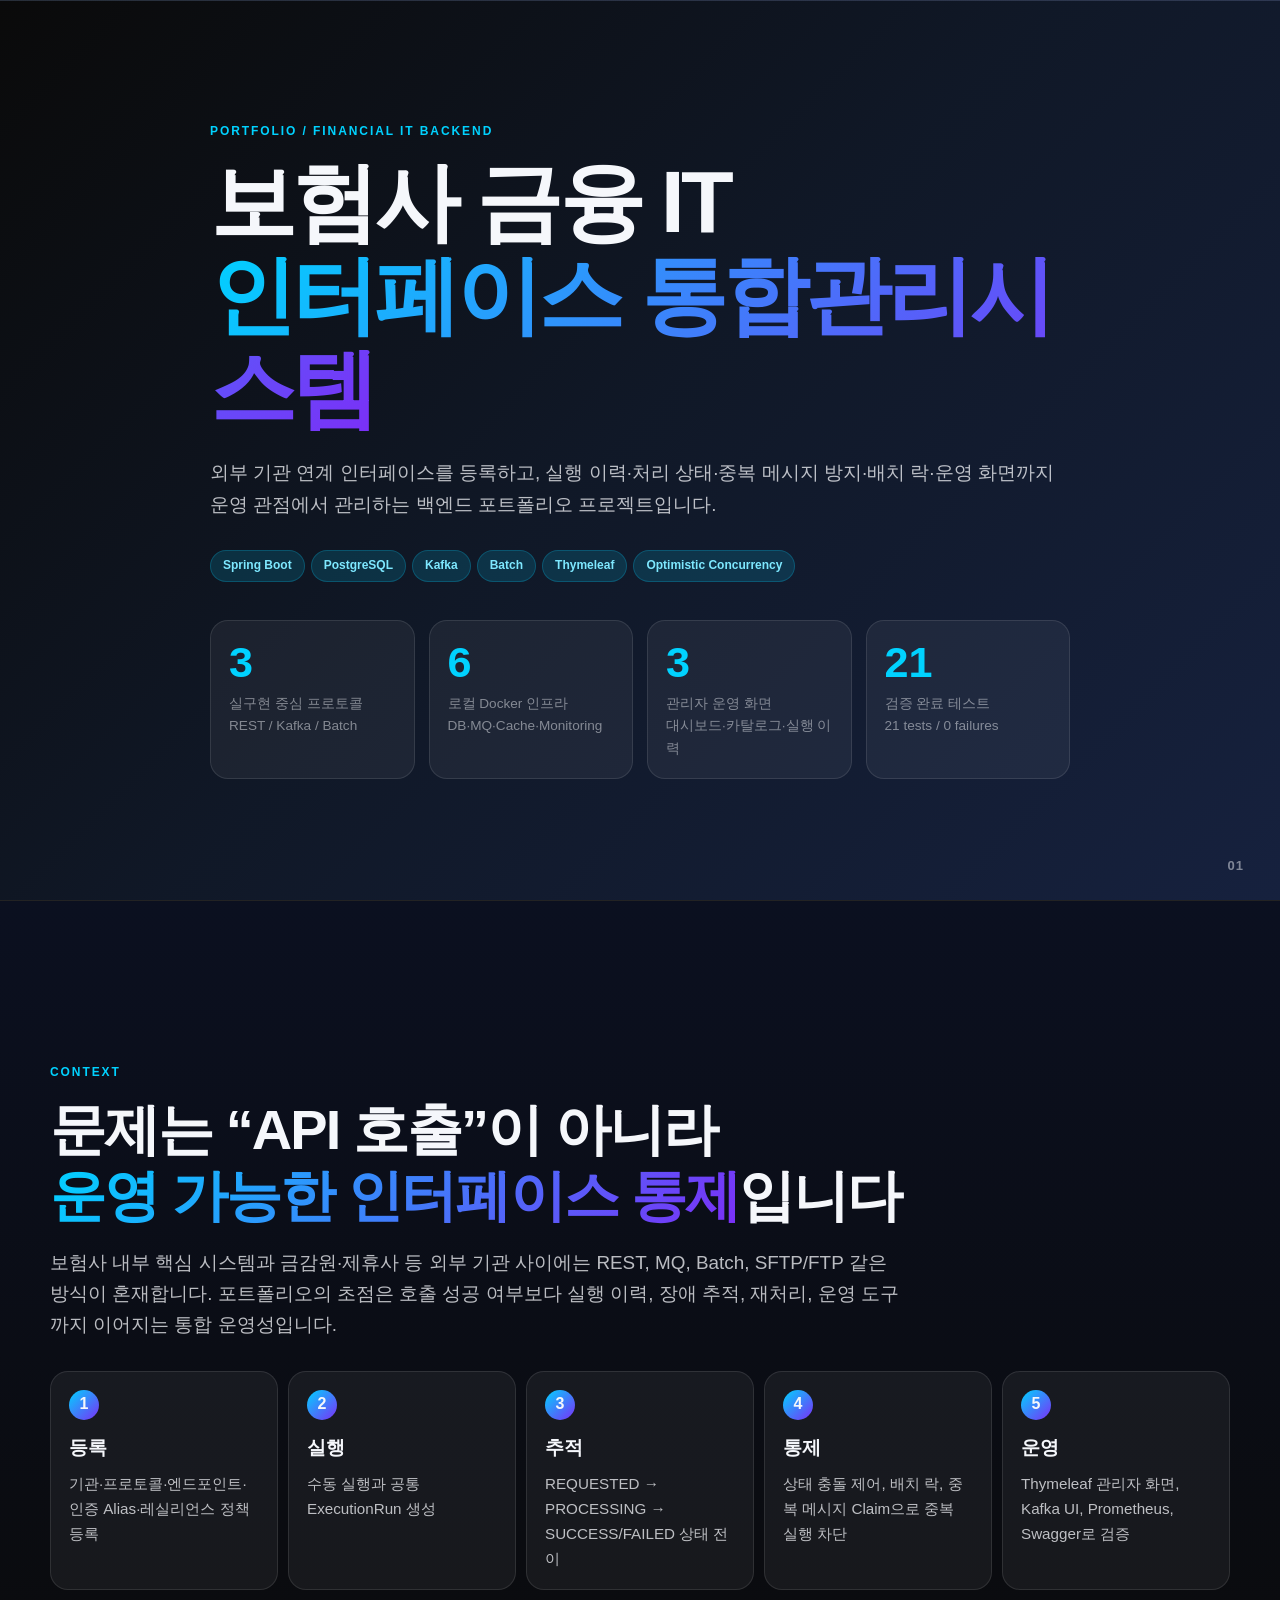
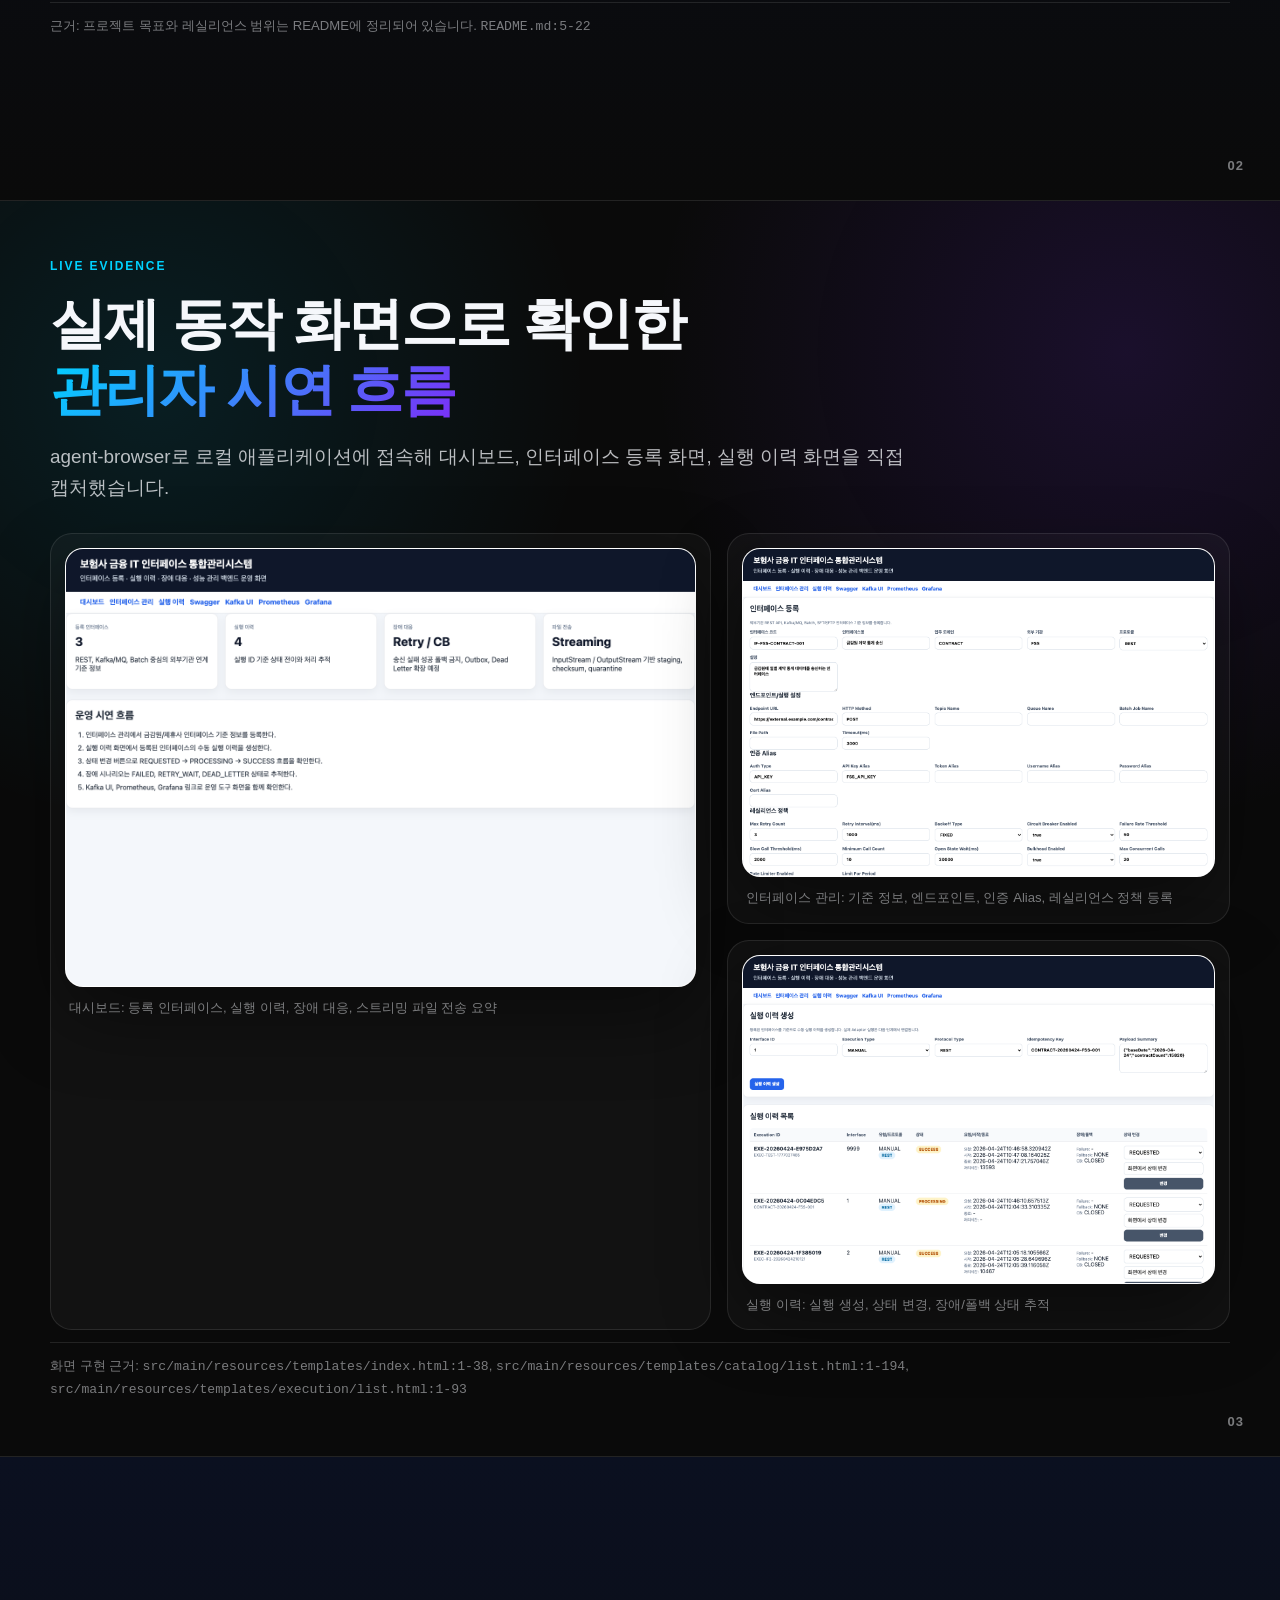
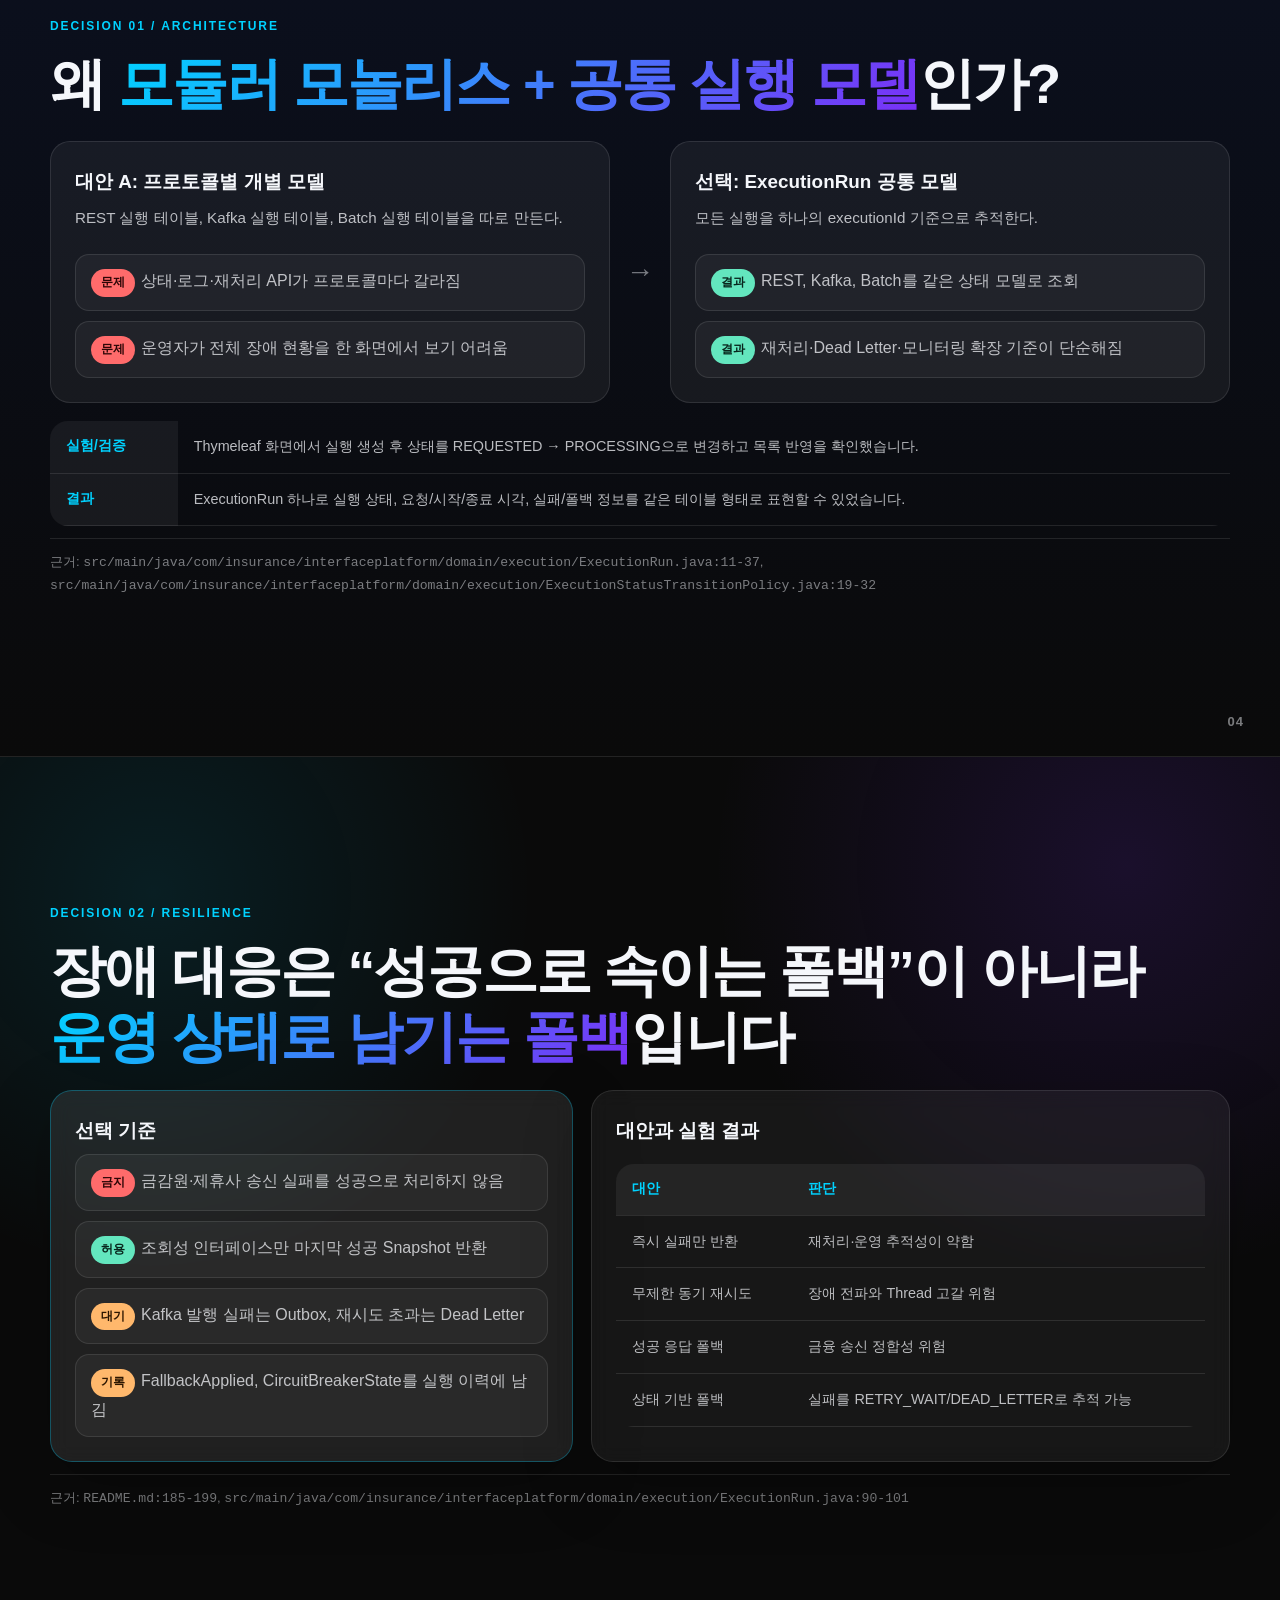
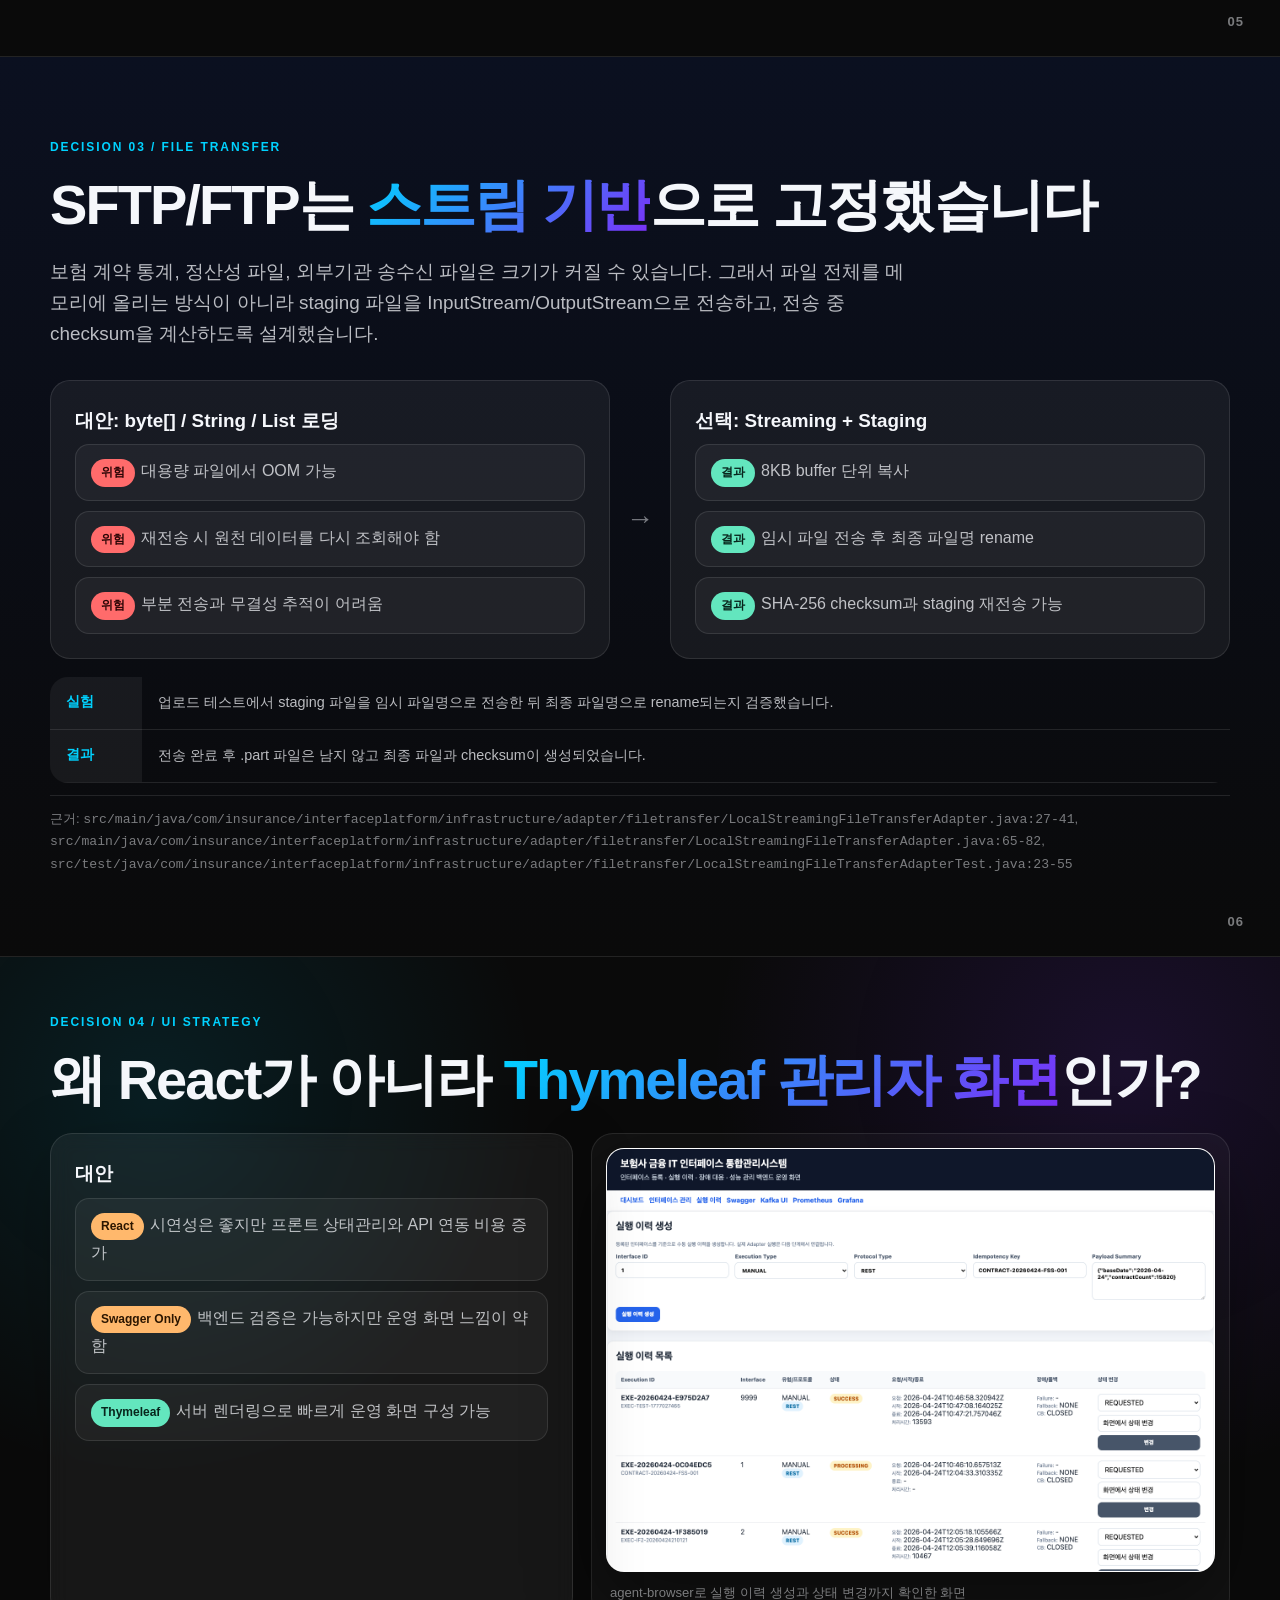
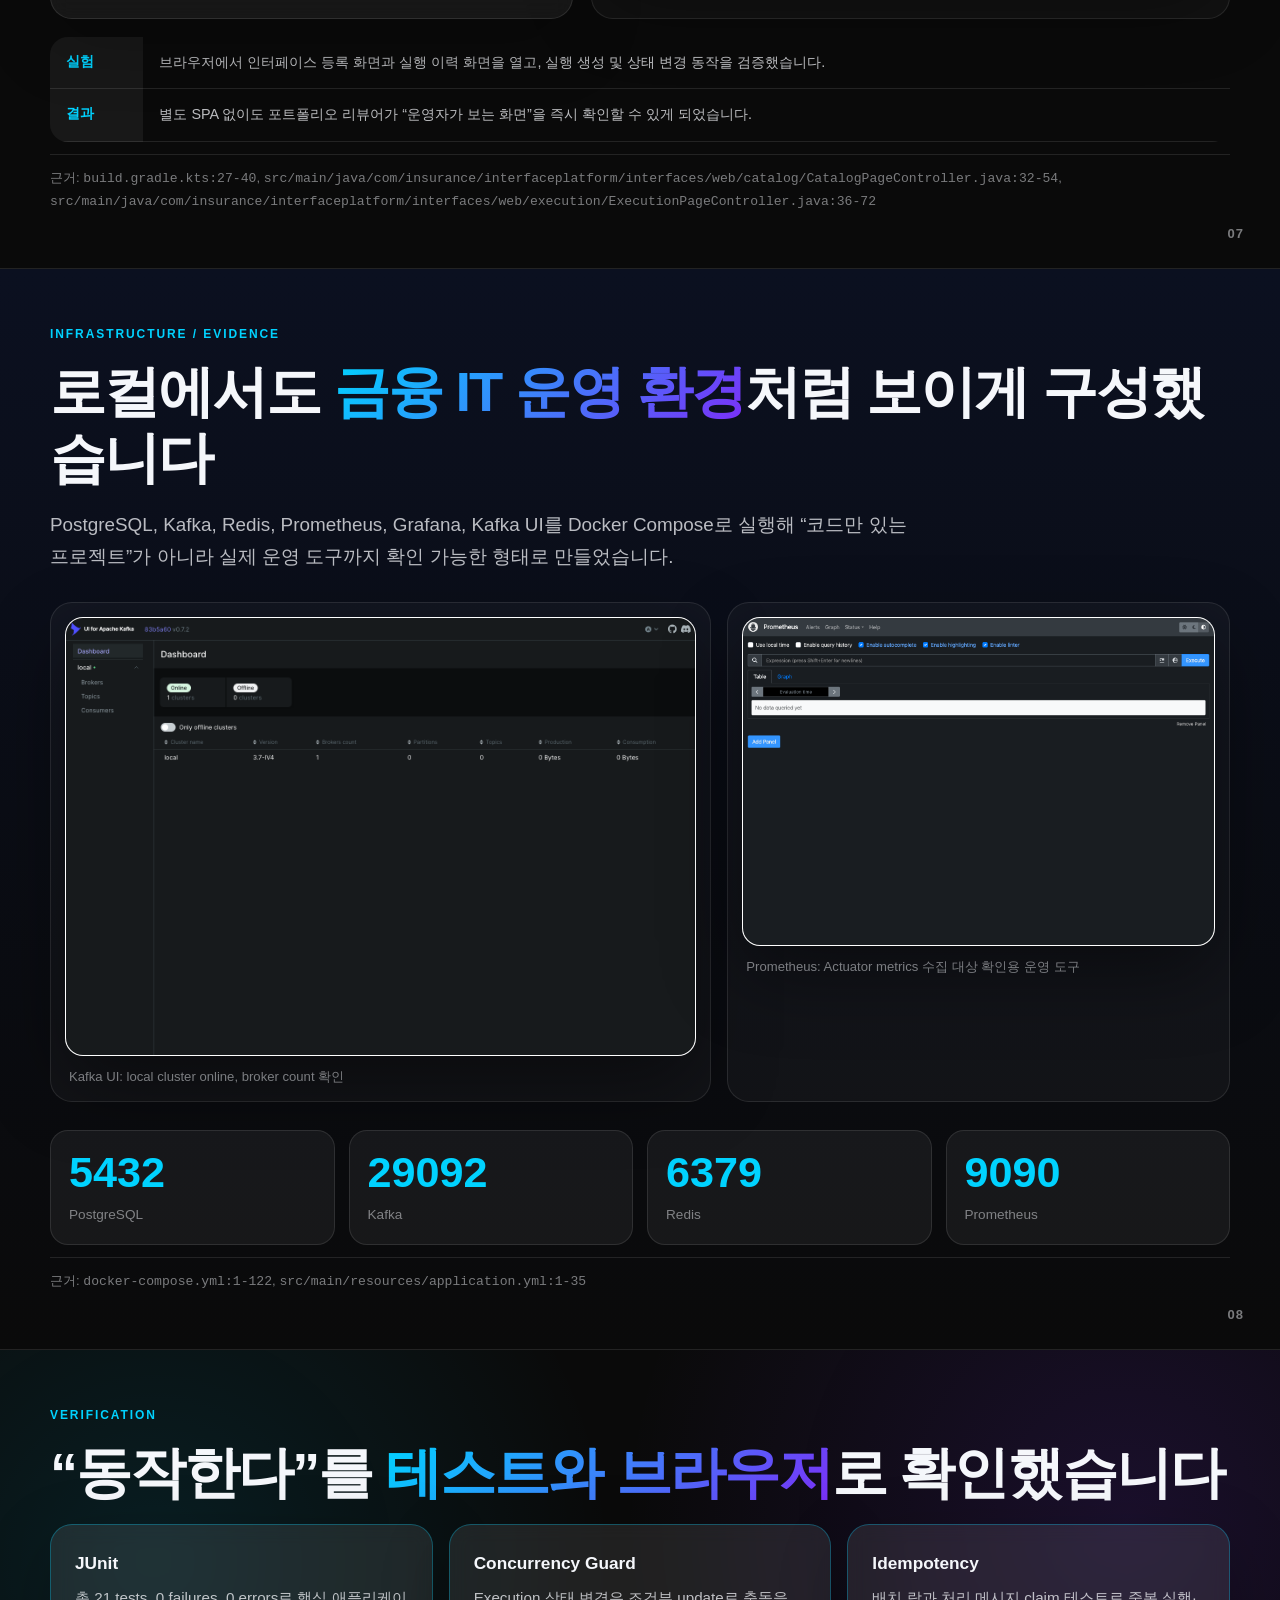
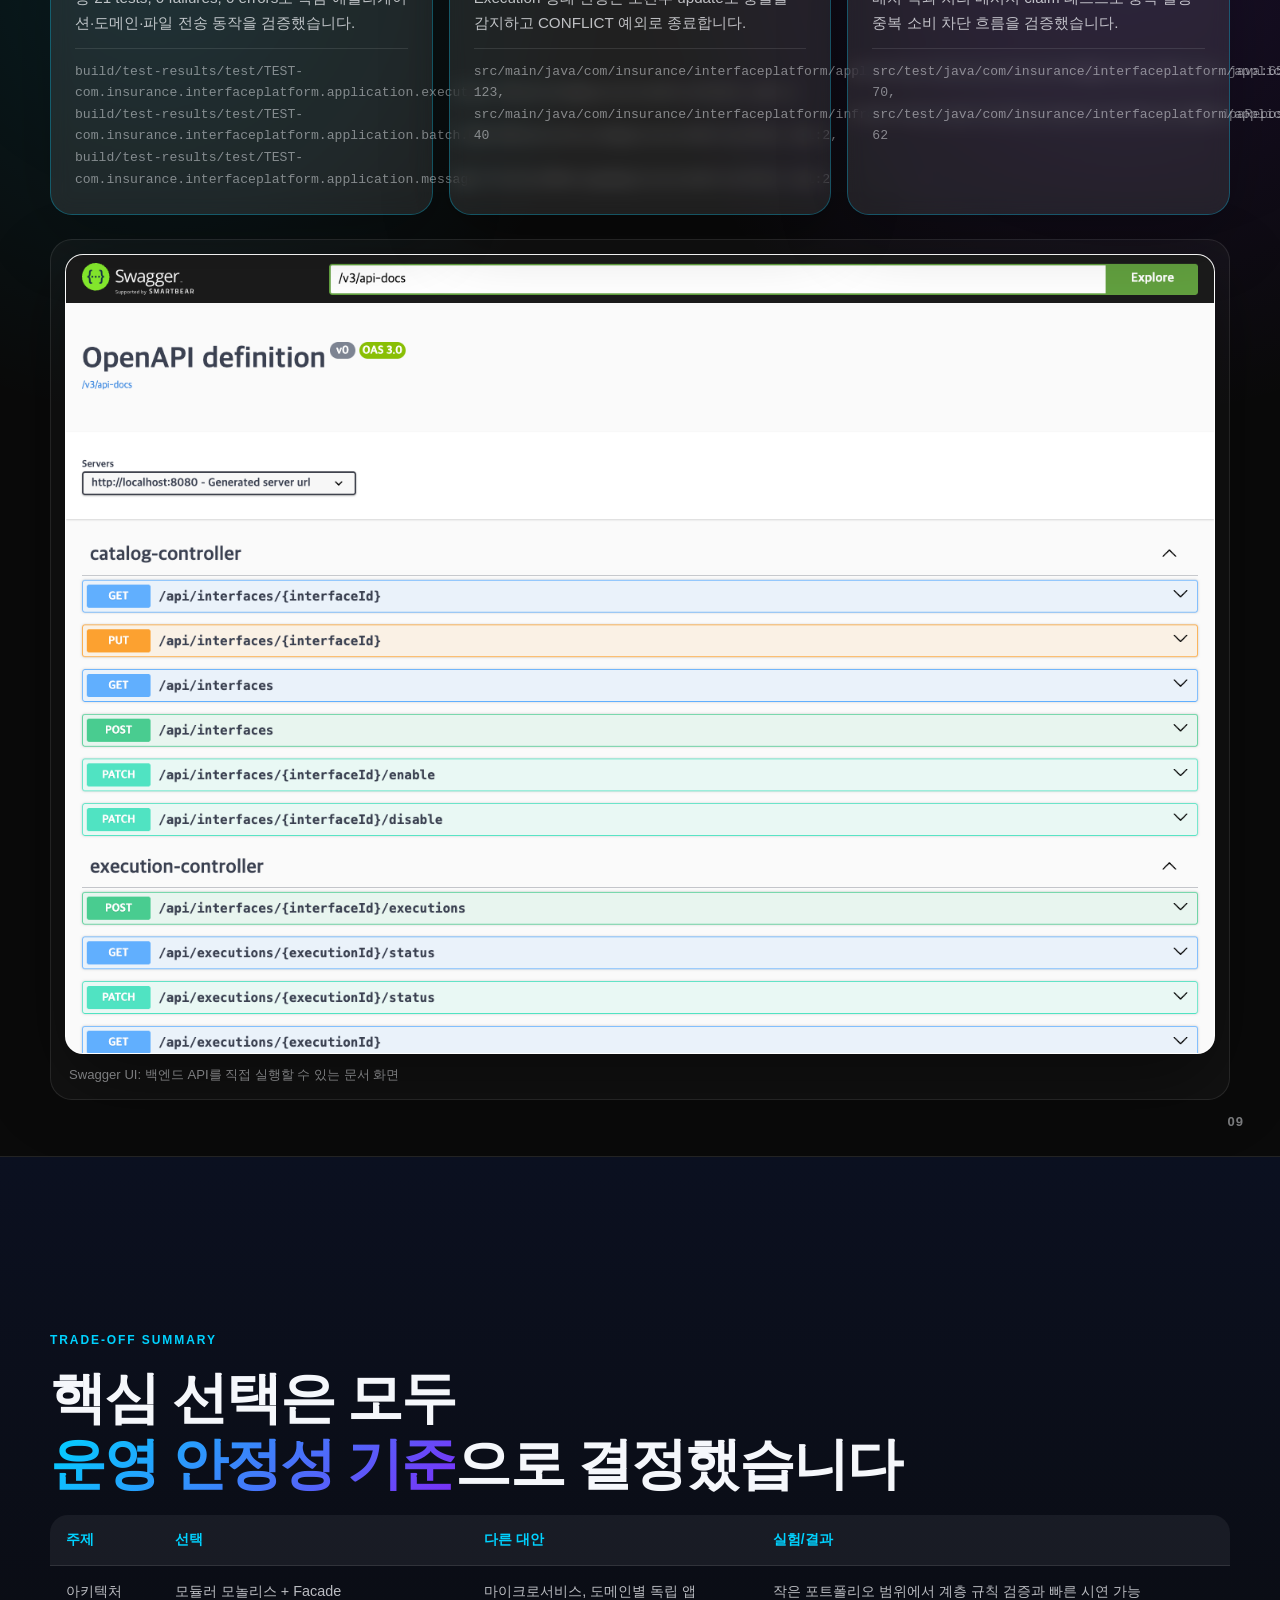
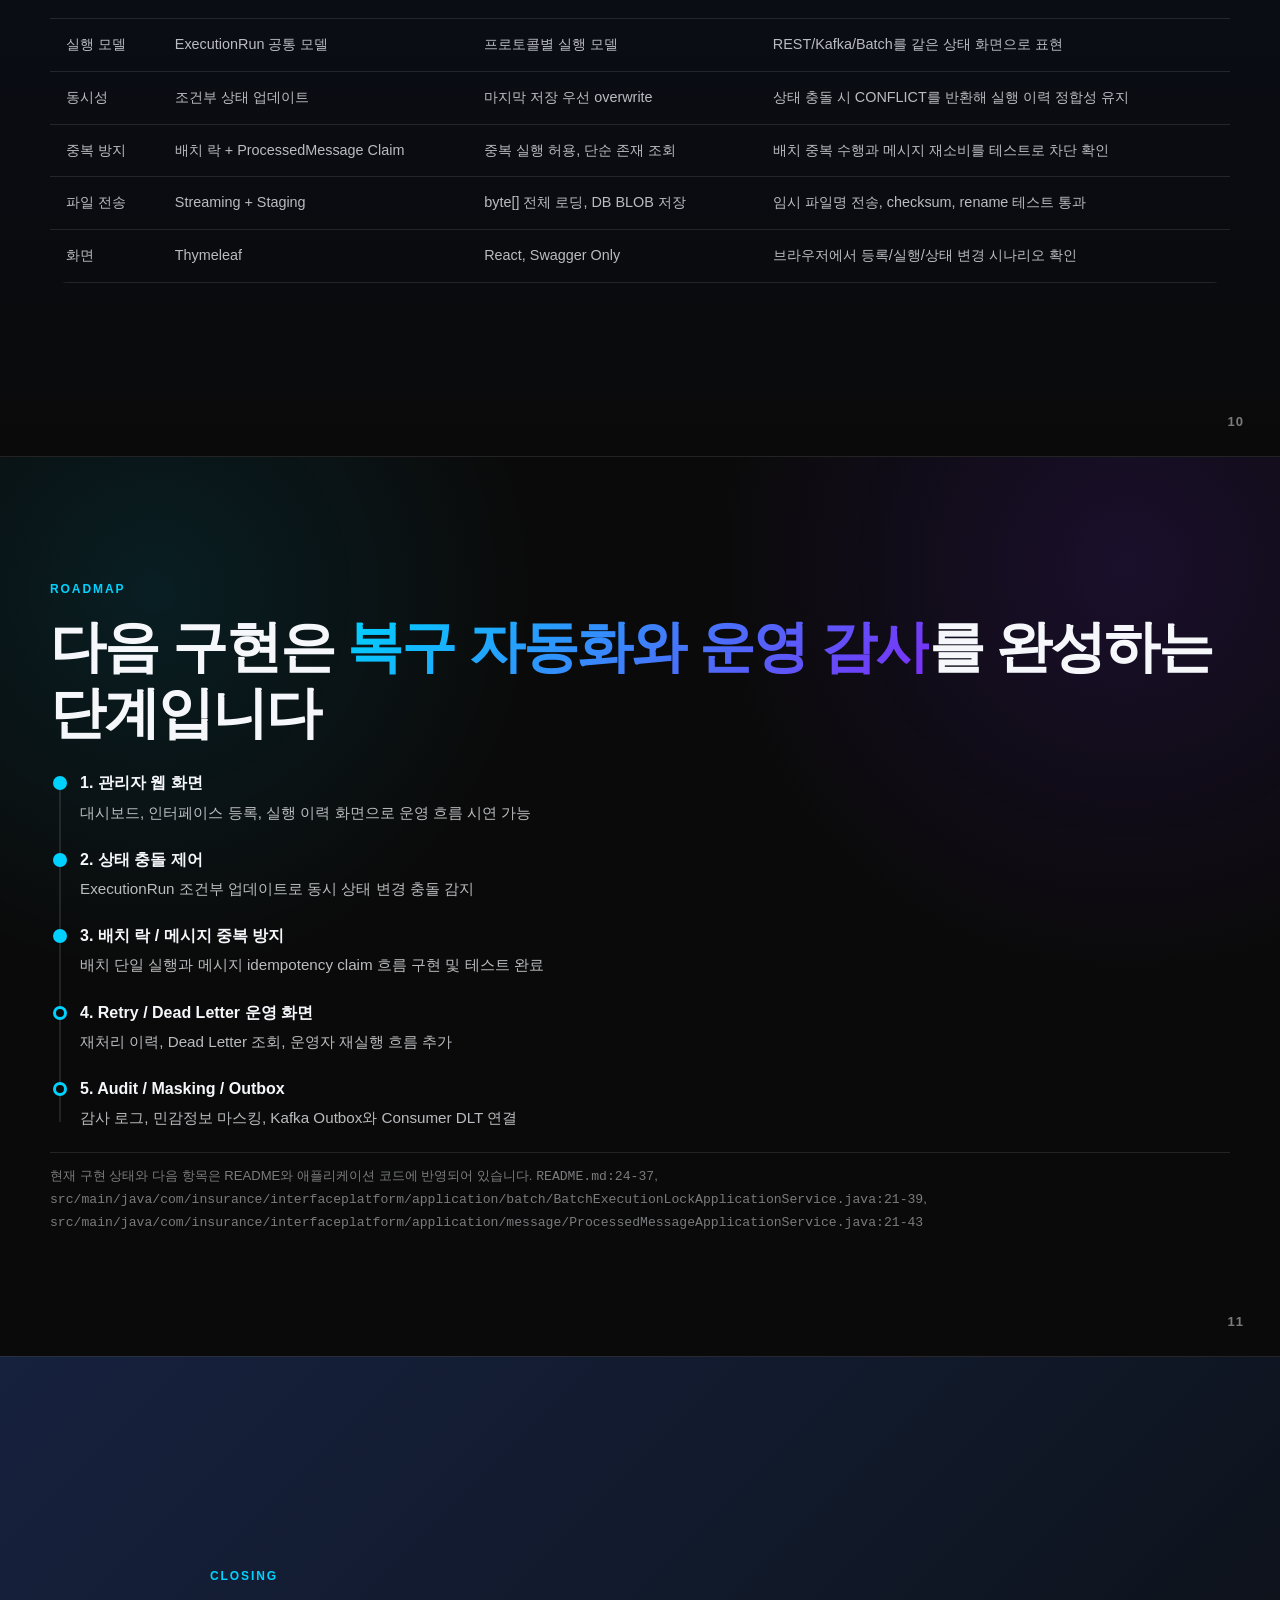
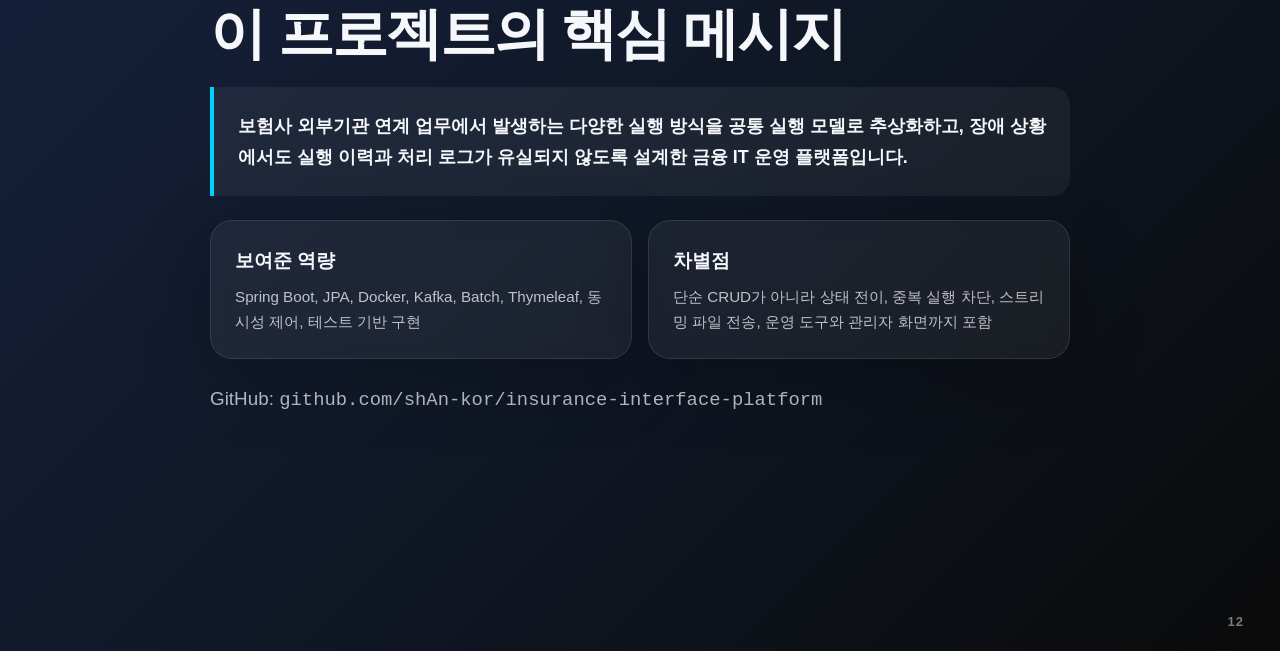
==== insurance-interface-platform-portfolio.html @ 9c6512d8 "docs: refresh portfolio highlights" ====
<!doctype html>
<html lang="ko">
<head>
  <meta charset="utf-8">
  <meta name="viewport" content="width=device-width, initial-scale=1">
  <title>보험사 금융 IT 인터페이스 통합관리시스템 포트폴리오</title>
  <style>
    @font-face {
      font-family: 'NanumSquareNeo';
      src: url(https://hangeul.pstatic.net/hangeul_static/webfont/NanumSquareNeo/NanumSquareNeoTTF-bRg.woff2);
      font-weight: 400;
      font-display: swap;
    }
    @font-face {
      font-family: 'NanumSquareNeo';
      src: url(https://hangeul.pstatic.net/hangeul_static/webfont/NanumSquareNeo/NanumSquareNeoTTF-cBd.woff2);
      font-weight: 700;
      font-display: swap;
    }
    @font-face {
      font-family: 'NanumSquareNeo';
      src: url(https://hangeul.pstatic.net/hangeul_static/webfont/NanumSquareNeo/NanumSquareNeoTTF-eHv.woff2);
      font-weight: 900;
      font-display: swap;
    }

    :root {
      --bg: #0a0a0a;
      --bg-gradient: linear-gradient(135deg, #0a0a0a 0%, #101827 48%, #16213e 100%);
      --surface: rgba(255, 255, 255, 0.055);
      --surface-strong: rgba(255, 255, 255, 0.09);
      --border: rgba(255, 255, 255, 0.10);
      --border-accent: rgba(0, 210, 255, 0.30);
      --text-primary: #f5f7fb;
      --text-secondary: rgba(245, 247, 251, 0.75);
      --text-muted: rgba(245, 247, 251, 0.48);
      --accent-1: #00d2ff;
      --accent-2: #7b2ff7;
      --accent-3: #ffb86c;
      --danger: #ff6b6b;
      --success: #63e6be;
      --accent-gradient: linear-gradient(135deg, var(--accent-1), var(--accent-2));
      --tag-bg: rgba(0, 210, 255, 0.15);
      --tag-color: #7ee8ff;
      --font-family: 'NanumSquareNeo', -apple-system, BlinkMacSystemFont, 'Segoe UI', sans-serif;
    }

    * { margin: 0; padding: 0; box-sizing: border-box; }
    html { scroll-snap-type: y mandatory; scroll-behavior: smooth; }
    body {
      font-family: var(--font-family);
      background: var(--bg);
      color: var(--text-primary);
      line-height: 1.65;
      overflow-x: hidden;
      counter-reset: slide;
    }
    .slide {
      min-height: 100vh;
      display: flex;
      flex-direction: column;
      justify-content: center;
      padding: 56px 28px;
      position: relative;
      scroll-snap-align: start;
      border-top: 1px solid var(--border);
      background: radial-gradient(circle at 12% 15%, rgba(0,210,255,.10), transparent 28%), radial-gradient(circle at 88% 12%, rgba(123,47,247,.14), transparent 30%), #0a0a0a;
    }
    .slide--title { background: var(--bg-gradient); }
    .slide--light { background: linear-gradient(180deg, #0b1020 0%, #0a0a0a 100%); }
    .slide--closing { background: linear-gradient(135deg, #16213e, #101827, #0a0a0a); }
    .slide::after {
      counter-increment: slide;
      content: counter(slide, decimal-leading-zero);
      position: absolute;
      bottom: 24px;
      right: 36px;
      font-size: 13px;
      color: var(--text-muted);
      font-weight: 700;
      letter-spacing: .08em;
    }
    .slide__inner { max-width: 1180px; margin: 0 auto; width: 100%; }
    .narrow { max-width: 860px; }
    .label {
      font-size: 12px;
      text-transform: uppercase;
      letter-spacing: .16em;
      color: var(--accent-1);
      font-weight: 800;
      margin-bottom: 14px;
    }
    h1 { font-size: clamp(2.5rem, 7vw, 5.4rem); font-weight: 900; line-height: 1.08; letter-spacing: -0.045em; margin-bottom: 22px; }
    h2 { font-size: clamp(2rem, 5vw, 3.5rem); font-weight: 900; line-height: 1.18; letter-spacing: -0.035em; margin-bottom: 18px; }
    h3 { font-size: 1.18rem; font-weight: 800; margin-bottom: 8px; }
    .desc { color: var(--text-secondary); font-size: clamp(1rem, 1.8vw, 1.18rem); max-width: 860px; margin-bottom: 30px; }
    .gradient-text { background: var(--accent-gradient); -webkit-background-clip: text; -webkit-text-fill-color: transparent; background-clip: text; }
    .tag {
      display: inline-flex;
      align-items: center;
      gap: 6px;
      background: var(--tag-bg);
      color: var(--tag-color);
      border: 1px solid rgba(0, 210, 255, .22);
      padding: 5px 12px;
      border-radius: 999px;
      font-size: 12px;
      font-weight: 800;
      margin: 0 6px 10px 0;
    }
    .card-grid { display: grid; grid-template-columns: repeat(2, minmax(0, 1fr)); gap: 16px; }
    .card-grid.three { grid-template-columns: repeat(3, minmax(0, 1fr)); }
    .card {
      background: var(--surface);
      border: 1px solid var(--border);
      border-radius: 22px;
      padding: 24px;
      backdrop-filter: blur(10px);
      box-shadow: 0 22px 70px rgba(0, 0, 0, .22);
    }
    .card.strong { background: var(--surface-strong); border-color: var(--border-accent); }
    .card-title { font-size: 1.08rem; font-weight: 900; margin-bottom: 8px; }
    .card-desc { color: var(--text-secondary); font-size: .95rem; }
    .muted { color: var(--text-muted); }
    .stat-row { display: grid; grid-template-columns: repeat(4, 1fr); gap: 14px; margin-top: 28px; }
    .stat-box { background: var(--surface); border: 1px solid var(--border); border-radius: 18px; padding: 18px; }
    .stat-num { display: block; color: var(--accent-1); font-size: clamp(1.6rem, 3.6vw, 2.7rem); font-weight: 900; line-height: 1.1; }
    .stat-label { color: var(--text-muted); font-size: .85rem; margin-top: 7px; }
    .comparison { display: grid; grid-template-columns: 1fr auto 1fr; align-items: stretch; gap: 16px; }
    .comparison-col { background: var(--surface); border: 1px solid var(--border); border-radius: 20px; padding: 24px; }
    .comparison-divider { align-self: center; font-size: 28px; color: var(--text-muted); font-weight: 900; }
    .flow-container { display: grid; grid-template-columns: repeat(5, 1fr); gap: 10px; margin-top: 24px; }
    .flow-step { background: var(--surface); border: 1px solid var(--border); border-radius: 18px; padding: 18px; min-height: 132px; }
    .flow-num {
      display: inline-flex; width: 30px; height: 30px; align-items: center; justify-content: center;
      border-radius: 50%; background: var(--accent-gradient); font-weight: 900; margin-bottom: 12px;
    }
    .timeline { position: relative; padding-left: 30px; margin-top: 24px; }
    .timeline::before { content: ''; position: absolute; left: 9px; top: 8px; bottom: 8px; width: 2px; background: var(--border); }
    .tl-item { position: relative; margin-bottom: 22px; }
    .tl-dot { position: absolute; left: -27px; top: 6px; width: 14px; height: 14px; border-radius: 50%; border: 3px solid var(--accent-1); background: var(--bg); }
    .tl-dot.active { background: var(--accent-1); }
    .tl-title { font-weight: 900; margin-bottom: 3px; }
    .tl-desc { color: var(--text-secondary); font-size: .95rem; }
    .screen-grid { display: grid; grid-template-columns: 1.25fr .95fr; gap: 16px; align-items: stretch; }
    .screen-stack { display: grid; gap: 16px; }
    .screenshot {
      width: 100%;
      display: block;
      border-radius: 18px;
      border: 1px solid rgba(255,255,255,.14);
      box-shadow: 0 26px 80px rgba(0,0,0,.45);
      background: #fff;
    }
    .shot-card { background: rgba(255,255,255,.035); border: 1px solid var(--border); border-radius: 22px; padding: 14px; }
    .shot-caption { color: var(--text-muted); font-size: .82rem; margin: 10px 4px 0; }
    .decision-grid { display: grid; grid-template-columns: .9fr 1.1fr; gap: 18px; margin-top: 20px; }
    .decision-list { list-style: none; display: grid; gap: 10px; }
    .decision-list li { background: rgba(255,255,255,.045); border: 1px solid var(--border); border-radius: 14px; padding: 13px 15px; color: var(--text-secondary); }
    .pill { display: inline-block; padding: 4px 10px; border-radius: 999px; font-size: 12px; font-weight: 900; margin-right: 6px; }
    .pill.good { color: #08251c; background: var(--success); }
    .pill.warn { color: #2c1600; background: var(--accent-3); }
    .pill.bad { color: #2b0505; background: var(--danger); }
    .evidence { font-size: .82rem; color: var(--text-muted); margin-top: 12px; border-top: 1px solid var(--border); padding-top: 12px; }
    .quote-box { border-left: 4px solid var(--accent-1); background: var(--surface); border-radius: 0 18px 18px 0; padding: 24px; margin-top: 20px; }
    .quote-text { font-size: 1.12rem; font-weight: 800; line-height: 1.7; }
    table { width: 100%; border-collapse: collapse; overflow: hidden; border-radius: 18px; margin-top: 18px; }
    th, td { text-align: left; padding: 14px 16px; border-bottom: 1px solid var(--border); vertical-align: top; }
    th { color: var(--accent-1); background: rgba(255,255,255,.06); font-size: .86rem; }
    td { color: var(--text-secondary); font-size: .9rem; }
    .mono { font-family: ui-monospace, SFMono-Regular, Menlo, Consolas, monospace; }
    .two-col { display: grid; grid-template-columns: 1fr 1fr; gap: 18px; }
    .small { font-size: .88rem; }
    .mt { margin-top: 24px; }

    @media (max-width: 900px) {
      .slide { padding: 42px 20px; }
      .card-grid, .card-grid.three, .screen-grid, .decision-grid, .two-col, .comparison { grid-template-columns: 1fr; }
      .comparison-divider { transform: rotate(90deg); text-align: center; }
      .flow-container { grid-template-columns: 1fr; }
      .stat-row { grid-template-columns: 1fr 1fr; }
    }
  </style>
</head>
<body>
  <section class="slide slide--title">
    <div class="slide__inner narrow">
      <div class="label">Portfolio / Financial IT Backend</div>
      <h1>보험사 금융 IT<br><span class="gradient-text">인터페이스 통합관리시스템</span></h1>
      <p class="desc">외부 기관 연계 인터페이스를 등록하고, 실행 이력·처리 상태·중복 메시지 방지·배치 락·운영 화면까지 운영 관점에서 관리하는 백엔드 포트폴리오 프로젝트입니다.</p>
      <div>
        <span class="tag">Spring Boot</span><span class="tag">PostgreSQL</span><span class="tag">Kafka</span><span class="tag">Batch</span><span class="tag">Thymeleaf</span><span class="tag">Optimistic Concurrency</span>
      </div>
      <div class="stat-row">
        <div class="stat-box"><span class="stat-num">3</span><div class="stat-label">실구현 중심 프로토콜<br>REST / Kafka / Batch</div></div>
        <div class="stat-box"><span class="stat-num">6</span><div class="stat-label">로컬 Docker 인프라<br>DB·MQ·Cache·Monitoring</div></div>
        <div class="stat-box"><span class="stat-num">3</span><div class="stat-label">관리자 운영 화면<br>대시보드·카탈로그·실행 이력</div></div>
        <div class="stat-box"><span class="stat-num">21</span><div class="stat-label">검증 완료 테스트<br>21 tests / 0 failures</div></div>
      </div>
    </div>
  </section>

  <section class="slide slide--light">
    <div class="slide__inner">
      <div class="label">Context</div>
      <h2>문제는 “API 호출”이 아니라<br><span class="gradient-text">운영 가능한 인터페이스 통제</span>입니다</h2>
      <p class="desc">보험사 내부 핵심 시스템과 금감원·제휴사 등 외부 기관 사이에는 REST, MQ, Batch, SFTP/FTP 같은 방식이 혼재합니다. 포트폴리오의 초점은 호출 성공 여부보다 실행 이력, 장애 추적, 재처리, 운영 도구까지 이어지는 통합 운영성입니다.</p>
      <div class="flow-container">
        <div class="flow-step"><span class="flow-num">1</span><h3>등록</h3><p class="card-desc">기관·프로토콜·엔드포인트·인증 Alias·레실리언스 정책 등록</p></div>
        <div class="flow-step"><span class="flow-num">2</span><h3>실행</h3><p class="card-desc">수동 실행과 공통 ExecutionRun 생성</p></div>
        <div class="flow-step"><span class="flow-num">3</span><h3>추적</h3><p class="card-desc">REQUESTED → PROCESSING → SUCCESS/FAILED 상태 전이</p></div>
        <div class="flow-step"><span class="flow-num">4</span><h3>통제</h3><p class="card-desc">상태 충돌 제어, 배치 락, 중복 메시지 Claim으로 중복 실행 차단</p></div>
        <div class="flow-step"><span class="flow-num">5</span><h3>운영</h3><p class="card-desc">Thymeleaf 관리자 화면, Kafka UI, Prometheus, Swagger로 검증</p></div>
      </div>
      <p class="evidence">근거: 프로젝트 목표와 레실리언스 범위는 README에 정리되어 있습니다. <span class="mono">README.md:5-22</span></p>
    </div>
  </section>

  <section class="slide">
    <div class="slide__inner">
      <div class="label">Live Evidence</div>
      <h2>실제 동작 화면으로 확인한<br><span class="gradient-text">관리자 시연 흐름</span></h2>
      <p class="desc">agent-browser로 로컬 애플리케이션에 접속해 대시보드, 인터페이스 등록 화면, 실행 이력 화면을 직접 캡처했습니다.</p>
      <div class="screen-grid">
        <div class="shot-card">
          <img class="screenshot" src="[data-uri]" alt="대시보드 화면 캡처">
          <div class="shot-caption">대시보드: 등록 인터페이스, 실행 이력, 장애 대응, 스트리밍 파일 전송 요약</div>
        </div>
        <div class="screen-stack">
          <div class="shot-card">
            <img class="screenshot" src="[data-uri]" alt="인터페이스 관리 화면 캡처">
            <div class="shot-caption">인터페이스 관리: 기준 정보, 엔드포인트, 인증 Alias, 레실리언스 정책 등록</div>
          </div>
          <div class="shot-card">
            <img class="screenshot" src="[data-uri]" alt="실행 이력 화면 캡처">
            <div class="shot-caption">실행 이력: 실행 생성, 상태 변경, 장애/폴백 상태 추적</div>
          </div>
        </div>
      </div>
      <p class="evidence">화면 구현 근거: <span class="mono">src/main/resources/templates/index.html:1-38</span>, <span class="mono">src/main/resources/templates/catalog/list.html:1-194</span>, <span class="mono">src/main/resources/templates/execution/list.html:1-93</span></p>
    </div>
  </section>

  <section class="slide slide--light">
    <div class="slide__inner">
      <div class="label">Decision 01 / Architecture</div>
      <h2>왜 <span class="gradient-text">모듈러 모놀리스 + 공통 실행 모델</span>인가?</h2>
      <div class="comparison mt">
        <div class="comparison-col">
          <h3>대안 A: 프로토콜별 개별 모델</h3>
          <p class="card-desc">REST 실행 테이블, Kafka 실행 테이블, Batch 실행 테이블을 따로 만든다.</p>
          <ul class="decision-list mt"><li><span class="pill bad">문제</span>상태·로그·재처리 API가 프로토콜마다 갈라짐</li><li><span class="pill bad">문제</span>운영자가 전체 장애 현황을 한 화면에서 보기 어려움</li></ul>
        </div>
        <div class="comparison-divider">→</div>
        <div class="comparison-col strong">
          <h3>선택: ExecutionRun 공통 모델</h3>
          <p class="card-desc">모든 실행을 하나의 executionId 기준으로 추적한다.</p>
          <ul class="decision-list mt"><li><span class="pill good">결과</span>REST, Kafka, Batch를 같은 상태 모델로 조회</li><li><span class="pill good">결과</span>재처리·Dead Letter·모니터링 확장 기준이 단순해짐</li></ul>
        </div>
      </div>
      <table>
        <tr><th>실험/검증</th><td>Thymeleaf 화면에서 실행 생성 후 상태를 REQUESTED → PROCESSING으로 변경하고 목록 반영을 확인했습니다.</td></tr>
        <tr><th>결과</th><td>ExecutionRun 하나로 실행 상태, 요청/시작/종료 시각, 실패/폴백 정보를 같은 테이블 형태로 표현할 수 있었습니다.</td></tr>
      </table>
      <p class="evidence">근거: <span class="mono">src/main/java/com/insurance/interfaceplatform/domain/execution/ExecutionRun.java:11-37</span>, <span class="mono">src/main/java/com/insurance/interfaceplatform/domain/execution/ExecutionStatusTransitionPolicy.java:19-32</span></p>
    </div>
  </section>

  <section class="slide">
    <div class="slide__inner">
      <div class="label">Decision 02 / Resilience</div>
      <h2>장애 대응은 “성공으로 속이는 폴백”이 아니라<br><span class="gradient-text">운영 상태로 남기는 폴백</span>입니다</h2>
      <div class="decision-grid">
        <div class="card strong">
          <h3>선택 기준</h3>
          <ul class="decision-list">
            <li><span class="pill bad">금지</span>금감원·제휴사 송신 실패를 성공으로 처리하지 않음</li>
            <li><span class="pill good">허용</span>조회성 인터페이스만 마지막 성공 Snapshot 반환</li>
            <li><span class="pill warn">대기</span>Kafka 발행 실패는 Outbox, 재시도 초과는 Dead Letter</li>
            <li><span class="pill warn">기록</span>FallbackApplied, CircuitBreakerState를 실행 이력에 남김</li>
          </ul>
        </div>
        <div class="card">
          <h3>대안과 실험 결과</h3>
          <table>
            <tr><th>대안</th><th>판단</th></tr>
            <tr><td>즉시 실패만 반환</td><td>재처리·운영 추적성이 약함</td></tr>
            <tr><td>무제한 동기 재시도</td><td>장애 전파와 Thread 고갈 위험</td></tr>
            <tr><td>성공 응답 폴백</td><td>금융 송신 정합성 위험</td></tr>
            <tr><td>상태 기반 폴백</td><td>실패를 RETRY_WAIT/DEAD_LETTER로 추적 가능</td></tr>
          </table>
        </div>
      </div>
      <p class="evidence">근거: <span class="mono">README.md:185-199</span>, <span class="mono">src/main/java/com/insurance/interfaceplatform/domain/execution/ExecutionRun.java:90-101</span></p>
    </div>
  </section>

  <section class="slide slide--light">
    <div class="slide__inner">
      <div class="label">Decision 03 / File Transfer</div>
      <h2>SFTP/FTP는 <span class="gradient-text">스트림 기반</span>으로 고정했습니다</h2>
      <p class="desc">보험 계약 통계, 정산성 파일, 외부기관 송수신 파일은 크기가 커질 수 있습니다. 그래서 파일 전체를 메모리에 올리는 방식이 아니라 staging 파일을 InputStream/OutputStream으로 전송하고, 전송 중 checksum을 계산하도록 설계했습니다.</p>
      <div class="comparison">
        <div class="comparison-col">
          <h3>대안: byte[] / String / List 로딩</h3>
          <ul class="decision-list"><li><span class="pill bad">위험</span>대용량 파일에서 OOM 가능</li><li><span class="pill bad">위험</span>재전송 시 원천 데이터를 다시 조회해야 함</li><li><span class="pill bad">위험</span>부분 전송과 무결성 추적이 어려움</li></ul>
        </div>
        <div class="comparison-divider">→</div>
        <div class="comparison-col strong">
          <h3>선택: Streaming + Staging</h3>
          <ul class="decision-list"><li><span class="pill good">결과</span>8KB buffer 단위 복사</li><li><span class="pill good">결과</span>임시 파일 전송 후 최종 파일명 rename</li><li><span class="pill good">결과</span>SHA-256 checksum과 staging 재전송 가능</li></ul>
        </div>
      </div>
      <table>
        <tr><th>실험</th><td>업로드 테스트에서 staging 파일을 임시 파일명으로 전송한 뒤 최종 파일명으로 rename되는지 검증했습니다.</td></tr>
        <tr><th>결과</th><td>전송 완료 후 .part 파일은 남지 않고 최종 파일과 checksum이 생성되었습니다.</td></tr>
      </table>
      <p class="evidence">근거: <span class="mono">src/main/java/com/insurance/interfaceplatform/infrastructure/adapter/filetransfer/LocalStreamingFileTransferAdapter.java:27-41</span>, <span class="mono">src/main/java/com/insurance/interfaceplatform/infrastructure/adapter/filetransfer/LocalStreamingFileTransferAdapter.java:65-82</span>, <span class="mono">src/test/java/com/insurance/interfaceplatform/infrastructure/adapter/filetransfer/LocalStreamingFileTransferAdapterTest.java:23-55</span></p>
    </div>
  </section>

  <section class="slide">
    <div class="slide__inner">
      <div class="label">Decision 04 / UI Strategy</div>
      <h2>왜 React가 아니라 <span class="gradient-text">Thymeleaf 관리자 화면</span>인가?</h2>
      <div class="decision-grid">
        <div class="card">
          <h3>대안</h3>
          <ul class="decision-list">
            <li><span class="pill warn">React</span>시연성은 좋지만 프론트 상태관리와 API 연동 비용 증가</li>
            <li><span class="pill warn">Swagger Only</span>백엔드 검증은 가능하지만 운영 화면 느낌이 약함</li>
            <li><span class="pill good">Thymeleaf</span>서버 렌더링으로 빠르게 운영 화면 구성 가능</li>
          </ul>
        </div>
        <div class="shot-card">
          <img class="screenshot" src="[data-uri]" alt="실행 이력 화면">
          <div class="shot-caption">agent-browser로 실행 이력 생성과 상태 변경까지 확인한 화면</div>
        </div>
      </div>
      <table>
        <tr><th>실험</th><td>브라우저에서 인터페이스 등록 화면과 실행 이력 화면을 열고, 실행 생성 및 상태 변경 동작을 검증했습니다.</td></tr>
        <tr><th>결과</th><td>별도 SPA 없이도 포트폴리오 리뷰어가 “운영자가 보는 화면”을 즉시 확인할 수 있게 되었습니다.</td></tr>
      </table>
      <p class="evidence">근거: <span class="mono">build.gradle.kts:27-40</span>, <span class="mono">src/main/java/com/insurance/interfaceplatform/interfaces/web/catalog/CatalogPageController.java:32-54</span>, <span class="mono">src/main/java/com/insurance/interfaceplatform/interfaces/web/execution/ExecutionPageController.java:36-72</span></p>
    </div>
  </section>

  <section class="slide slide--light">
    <div class="slide__inner">
      <div class="label">Infrastructure / Evidence</div>
      <h2>로컬에서도 <span class="gradient-text">금융 IT 운영 환경</span>처럼 보이게 구성했습니다</h2>
      <p class="desc">PostgreSQL, Kafka, Redis, Prometheus, Grafana, Kafka UI를 Docker Compose로 실행해 “코드만 있는 프로젝트”가 아니라 실제 운영 도구까지 확인 가능한 형태로 만들었습니다.</p>
      <div class="screen-grid">
        <div class="shot-card">
          <img class="screenshot" src="[data-uri]" alt="Kafka UI 화면">
          <div class="shot-caption">Kafka UI: local cluster online, broker count 확인</div>
        </div>
        <div class="shot-card">
          <img class="screenshot" src="[data-uri]" alt="Prometheus 화면">
          <div class="shot-caption">Prometheus: Actuator metrics 수집 대상 확인용 운영 도구</div>
        </div>
      </div>
      <div class="stat-row">
        <div class="stat-box"><span class="stat-num">5432</span><div class="stat-label">PostgreSQL</div></div>
        <div class="stat-box"><span class="stat-num">29092</span><div class="stat-label">Kafka</div></div>
        <div class="stat-box"><span class="stat-num">6379</span><div class="stat-label">Redis</div></div>
        <div class="stat-box"><span class="stat-num">9090</span><div class="stat-label">Prometheus</div></div>
      </div>
      <p class="evidence">근거: <span class="mono">docker-compose.yml:1-122</span>, <span class="mono">src/main/resources/application.yml:1-35</span></p>
    </div>
  </section>

  <section class="slide">
    <div class="slide__inner">
      <div class="label">Verification</div>
      <h2>“동작한다”를 <span class="gradient-text">테스트와 브라우저</span>로 확인했습니다</h2>
      <div class="card-grid three">
        <div class="card strong"><div class="card-title">JUnit</div><p class="card-desc">총 21 tests, 0 failures, 0 errors로 핵심 애플리케이션·도메인·파일 전송 동작을 검증했습니다.</p><p class="evidence mono">build/test-results/test/TEST-com.insurance.interfaceplatform.application.execution.ExecutionApplicationServiceTest.xml:2, build/test-results/test/TEST-com.insurance.interfaceplatform.application.batch.BatchExecutionLockApplicationServiceTest.xml:2, build/test-results/test/TEST-com.insurance.interfaceplatform.application.message.ProcessedMessageApplicationServiceTest.xml:2</p></div>
        <div class="card strong"><div class="card-title">Concurrency Guard</div><p class="card-desc">Execution 상태 변경은 조건부 update로 충돌을 감지하고 CONFLICT 예외로 종료합니다.</p><p class="evidence mono">src/main/java/com/insurance/interfaceplatform/application/execution/ExecutionApplicationService.java:65-123, src/main/java/com/insurance/interfaceplatform/infrastructure/persistence/execution/ExecutionRunJpaRepository.java:14-40</p></div>
        <div class="card strong"><div class="card-title">Idempotency</div><p class="card-desc">배치 락과 처리 메시지 claim 테스트로 중복 실행·중복 소비 차단 흐름을 검증했습니다.</p><p class="evidence mono">src/test/java/com/insurance/interfaceplatform/application/batch/BatchExecutionLockApplicationServiceTest.java:18-70, src/test/java/com/insurance/interfaceplatform/application/message/ProcessedMessageApplicationServiceTest.java:19-62</p></div>
      </div>
      <div class="shot-card mt">
        <img class="screenshot" src="[data-uri]" alt="Swagger UI 화면">
        <div class="shot-caption">Swagger UI: 백엔드 API를 직접 실행할 수 있는 문서 화면</div>
      </div>
    </div>
  </section>

  <section class="slide slide--light">
    <div class="slide__inner">
      <div class="label">Trade-off Summary</div>
      <h2>핵심 선택은 모두<br><span class="gradient-text">운영 안정성 기준</span>으로 결정했습니다</h2>
      <table>
        <tr><th>주제</th><th>선택</th><th>다른 대안</th><th>실험/결과</th></tr>
        <tr><td>아키텍처</td><td>모듈러 모놀리스 + Facade</td><td>마이크로서비스, 도메인별 독립 앱</td><td>작은 포트폴리오 범위에서 계층 규칙 검증과 빠른 시연 가능</td></tr>
        <tr><td>실행 모델</td><td>ExecutionRun 공통 모델</td><td>프로토콜별 실행 모델</td><td>REST/Kafka/Batch를 같은 상태 화면으로 표현</td></tr>
        <tr><td>동시성</td><td>조건부 상태 업데이트</td><td>마지막 저장 우선 overwrite</td><td>상태 충돌 시 CONFLICT를 반환해 실행 이력 정합성 유지</td></tr>
        <tr><td>중복 방지</td><td>배치 락 + ProcessedMessage Claim</td><td>중복 실행 허용, 단순 존재 조회</td><td>배치 중복 수행과 메시지 재소비를 테스트로 차단 확인</td></tr>
        <tr><td>파일 전송</td><td>Streaming + Staging</td><td>byte[] 전체 로딩, DB BLOB 저장</td><td>임시 파일명 전송, checksum, rename 테스트 통과</td></tr>
        <tr><td>화면</td><td>Thymeleaf</td><td>React, Swagger Only</td><td>브라우저에서 등록/실행/상태 변경 시나리오 확인</td></tr>
      </table>
    </div>
  </section>

  <section class="slide">
    <div class="slide__inner">
      <div class="label">Roadmap</div>
      <h2>다음 구현은 <span class="gradient-text">복구 자동화와 운영 감사</span>를 완성하는 단계입니다</h2>
      <div class="timeline">
        <div class="tl-item"><span class="tl-dot active"></span><div class="tl-title">1. 관리자 웹 화면</div><div class="tl-desc">대시보드, 인터페이스 등록, 실행 이력 화면으로 운영 흐름 시연 가능</div></div>
        <div class="tl-item"><span class="tl-dot active"></span><div class="tl-title">2. 상태 충돌 제어</div><div class="tl-desc">ExecutionRun 조건부 업데이트로 동시 상태 변경 충돌 감지</div></div>
        <div class="tl-item"><span class="tl-dot active"></span><div class="tl-title">3. 배치 락 / 메시지 중복 방지</div><div class="tl-desc">배치 단일 실행과 메시지 idempotency claim 흐름 구현 및 테스트 완료</div></div>
        <div class="tl-item"><span class="tl-dot"></span><div class="tl-title">4. Retry / Dead Letter 운영 화면</div><div class="tl-desc">재처리 이력, Dead Letter 조회, 운영자 재실행 흐름 추가</div></div>
        <div class="tl-item"><span class="tl-dot"></span><div class="tl-title">5. Audit / Masking / Outbox</div><div class="tl-desc">감사 로그, 민감정보 마스킹, Kafka Outbox와 Consumer DLT 연결</div></div>
      </div>
      <p class="evidence">현재 구현 상태와 다음 항목은 README와 애플리케이션 코드에 반영되어 있습니다. <span class="mono">README.md:24-37</span>, <span class="mono">src/main/java/com/insurance/interfaceplatform/application/batch/BatchExecutionLockApplicationService.java:21-39</span>, <span class="mono">src/main/java/com/insurance/interfaceplatform/application/message/ProcessedMessageApplicationService.java:21-43</span></p>
    </div>
  </section>

  <section class="slide slide--closing">
    <div class="slide__inner narrow">
      <div class="label">Closing</div>
      <h2>이 프로젝트의 핵심 메시지</h2>
      <div class="quote-box">
        <p class="quote-text">보험사 외부기관 연계 업무에서 발생하는 다양한 실행 방식을 공통 실행 모델로 추상화하고, 장애 상황에서도 실행 이력과 처리 로그가 유실되지 않도록 설계한 금융 IT 운영 플랫폼입니다.</p>
      </div>
      <div class="card-grid mt">
        <div class="card"><h3>보여준 역량</h3><p class="card-desc">Spring Boot, JPA, Docker, Kafka, Batch, Thymeleaf, 동시성 제어, 테스트 기반 구현</p></div>
        <div class="card"><h3>차별점</h3><p class="card-desc">단순 CRUD가 아니라 상태 전이, 중복 실행 차단, 스트리밍 파일 전송, 운영 도구와 관리자 화면까지 포함</p></div>
      </div>
      <p class="desc mt">GitHub: <span class="mono">github.com/shAn-kor/insurance-interface-platform</span></p>
    </div>
  </section>
</body>
</html>
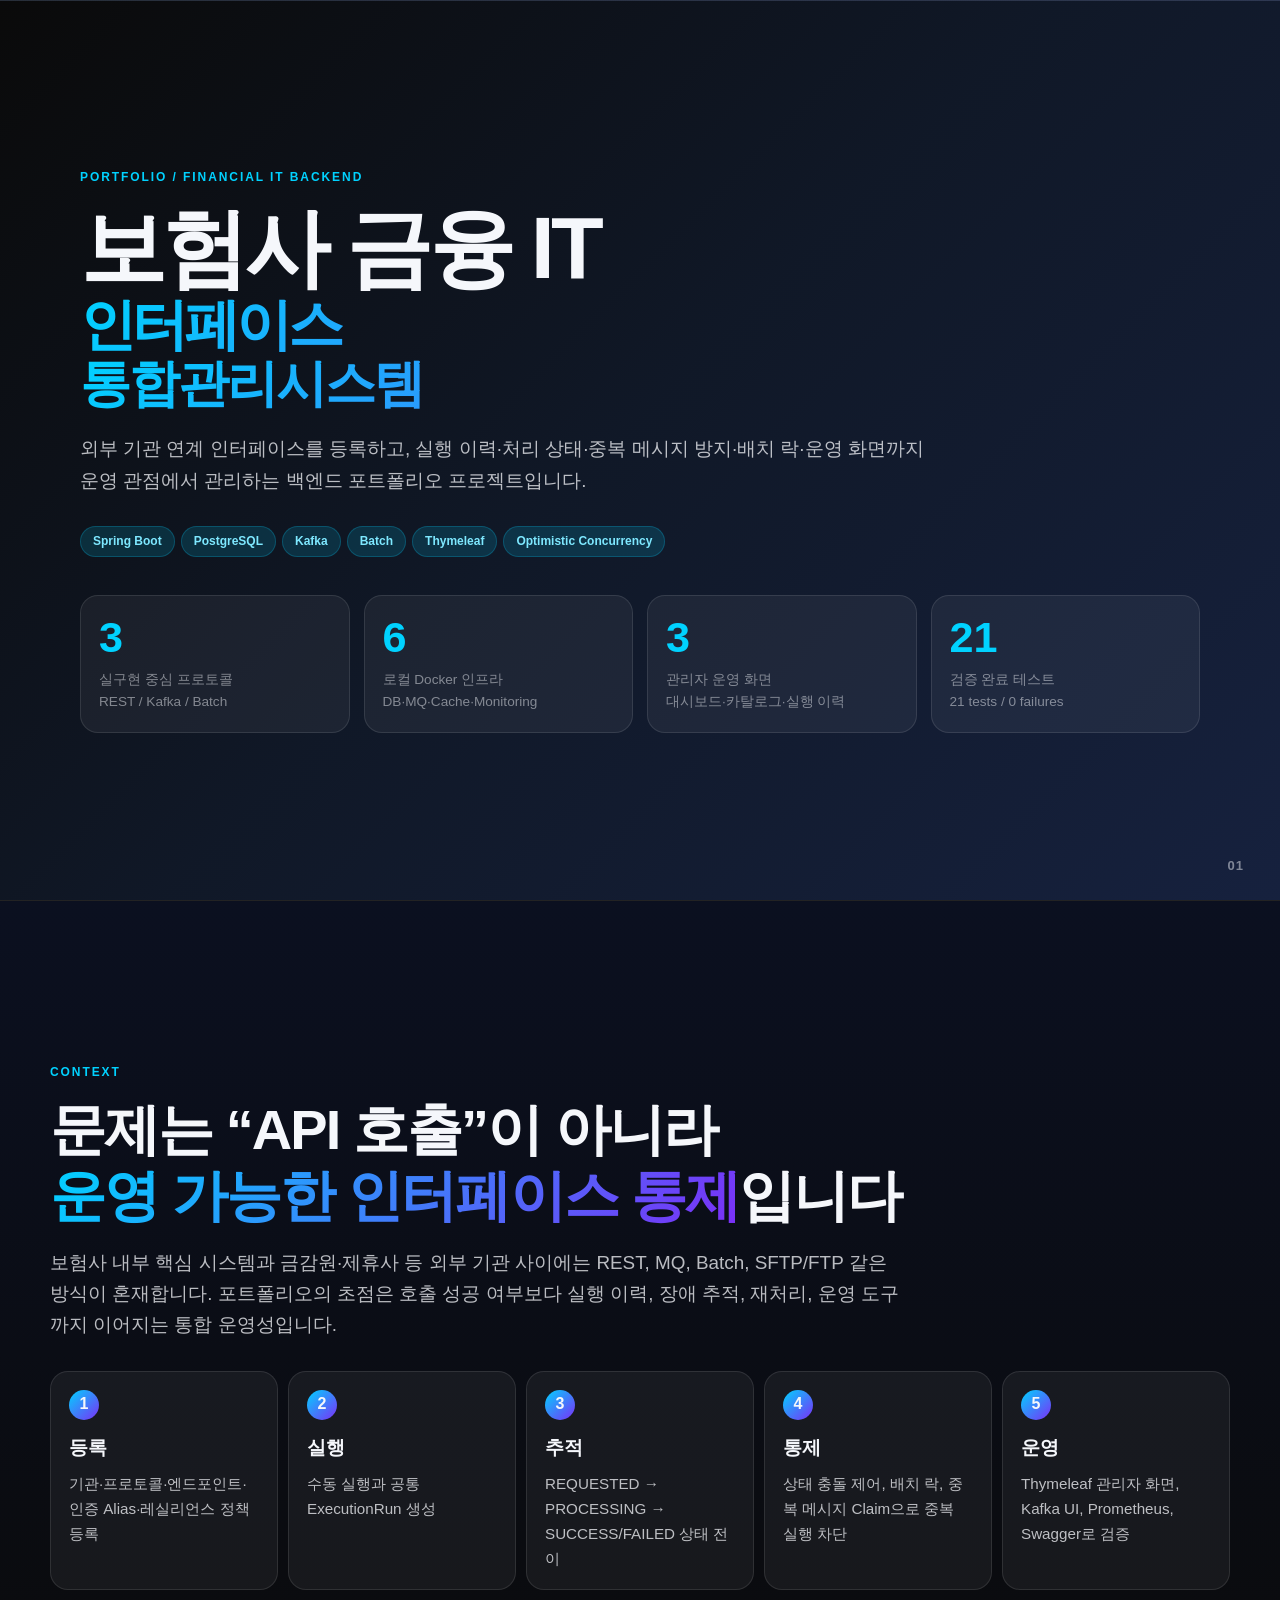
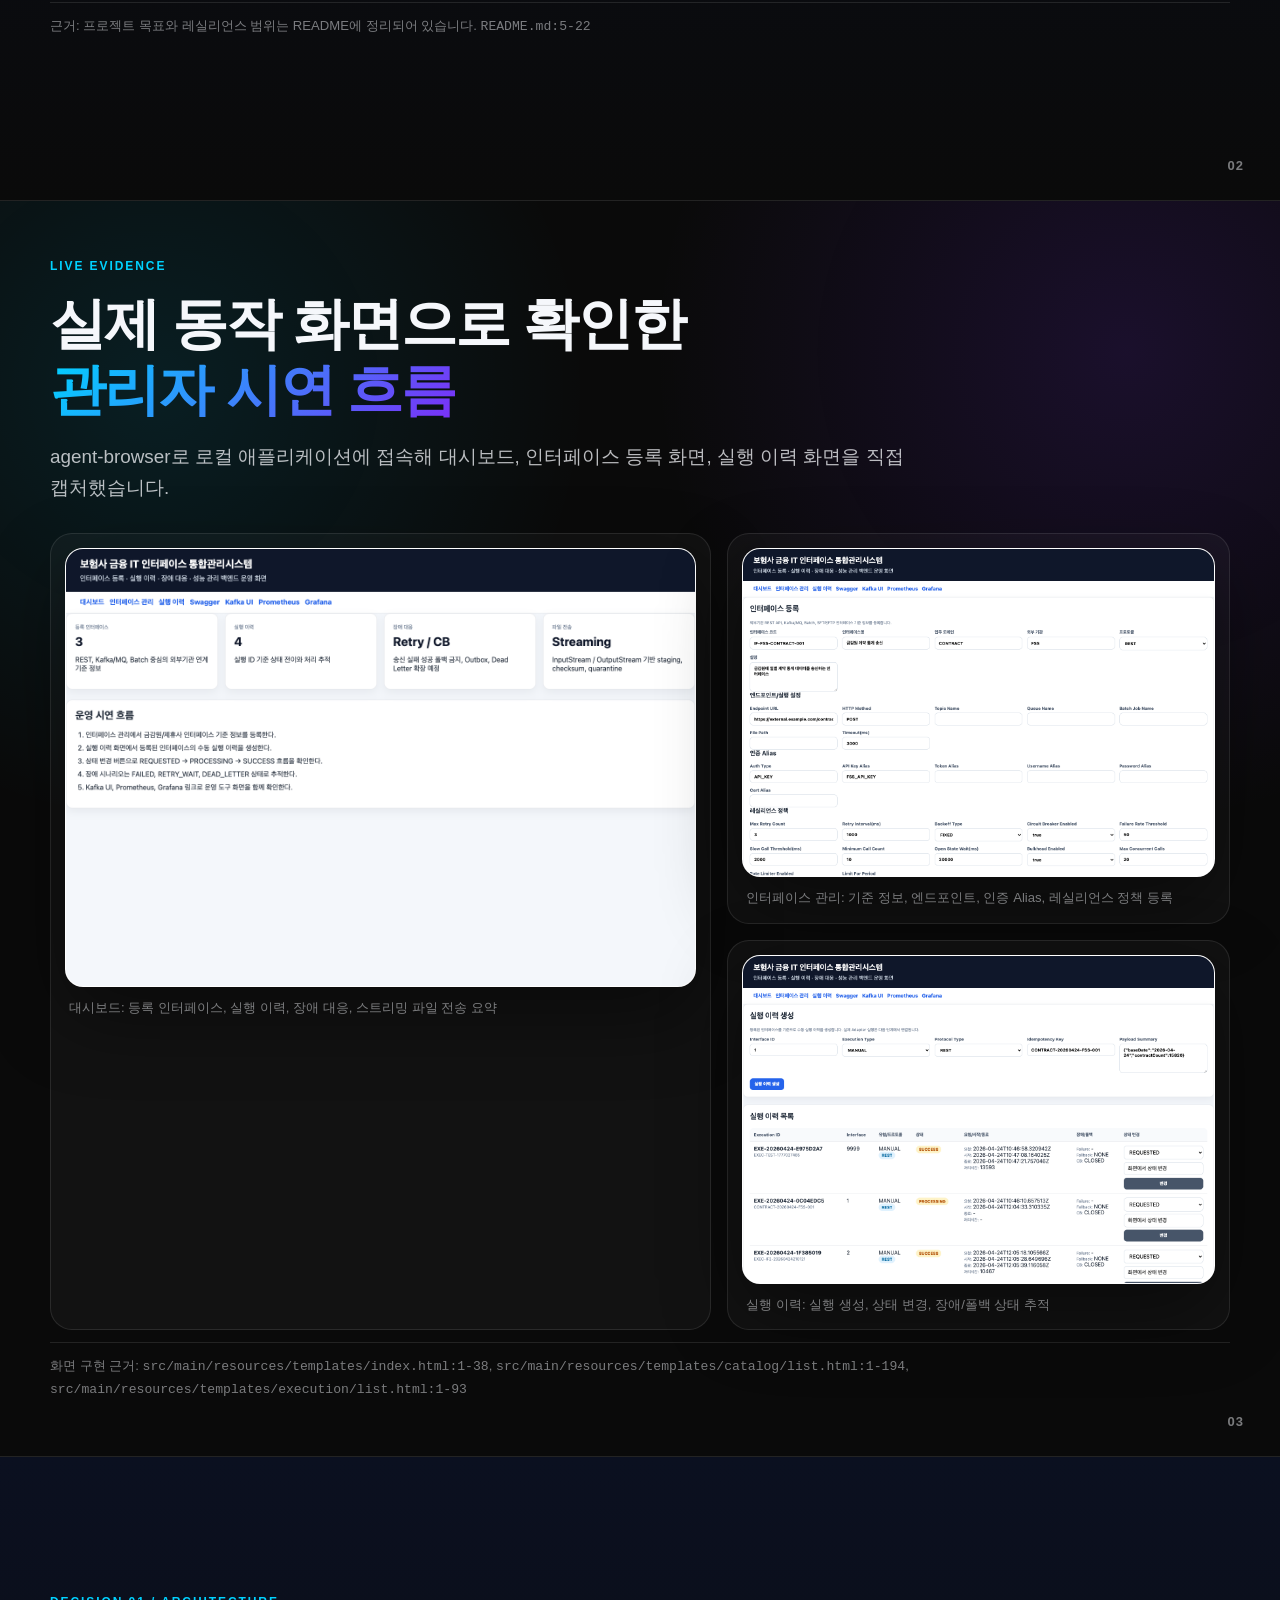
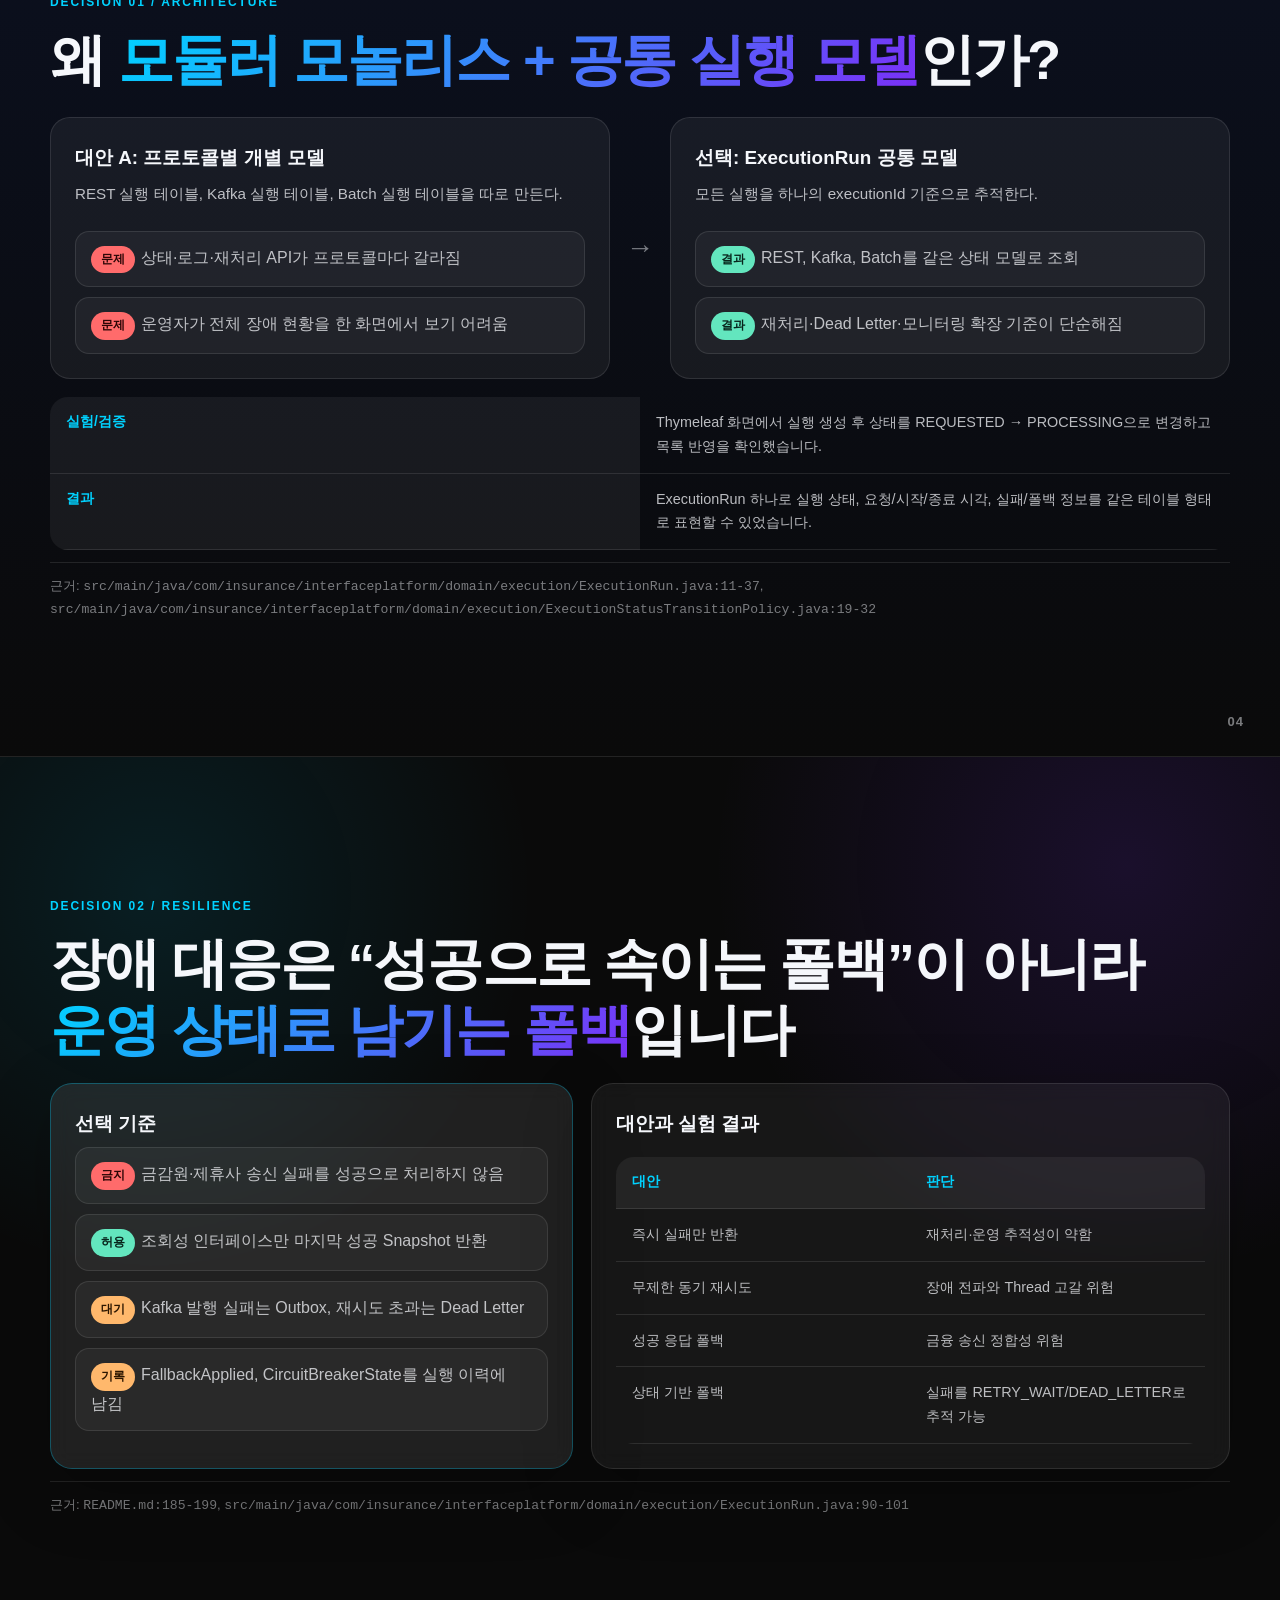
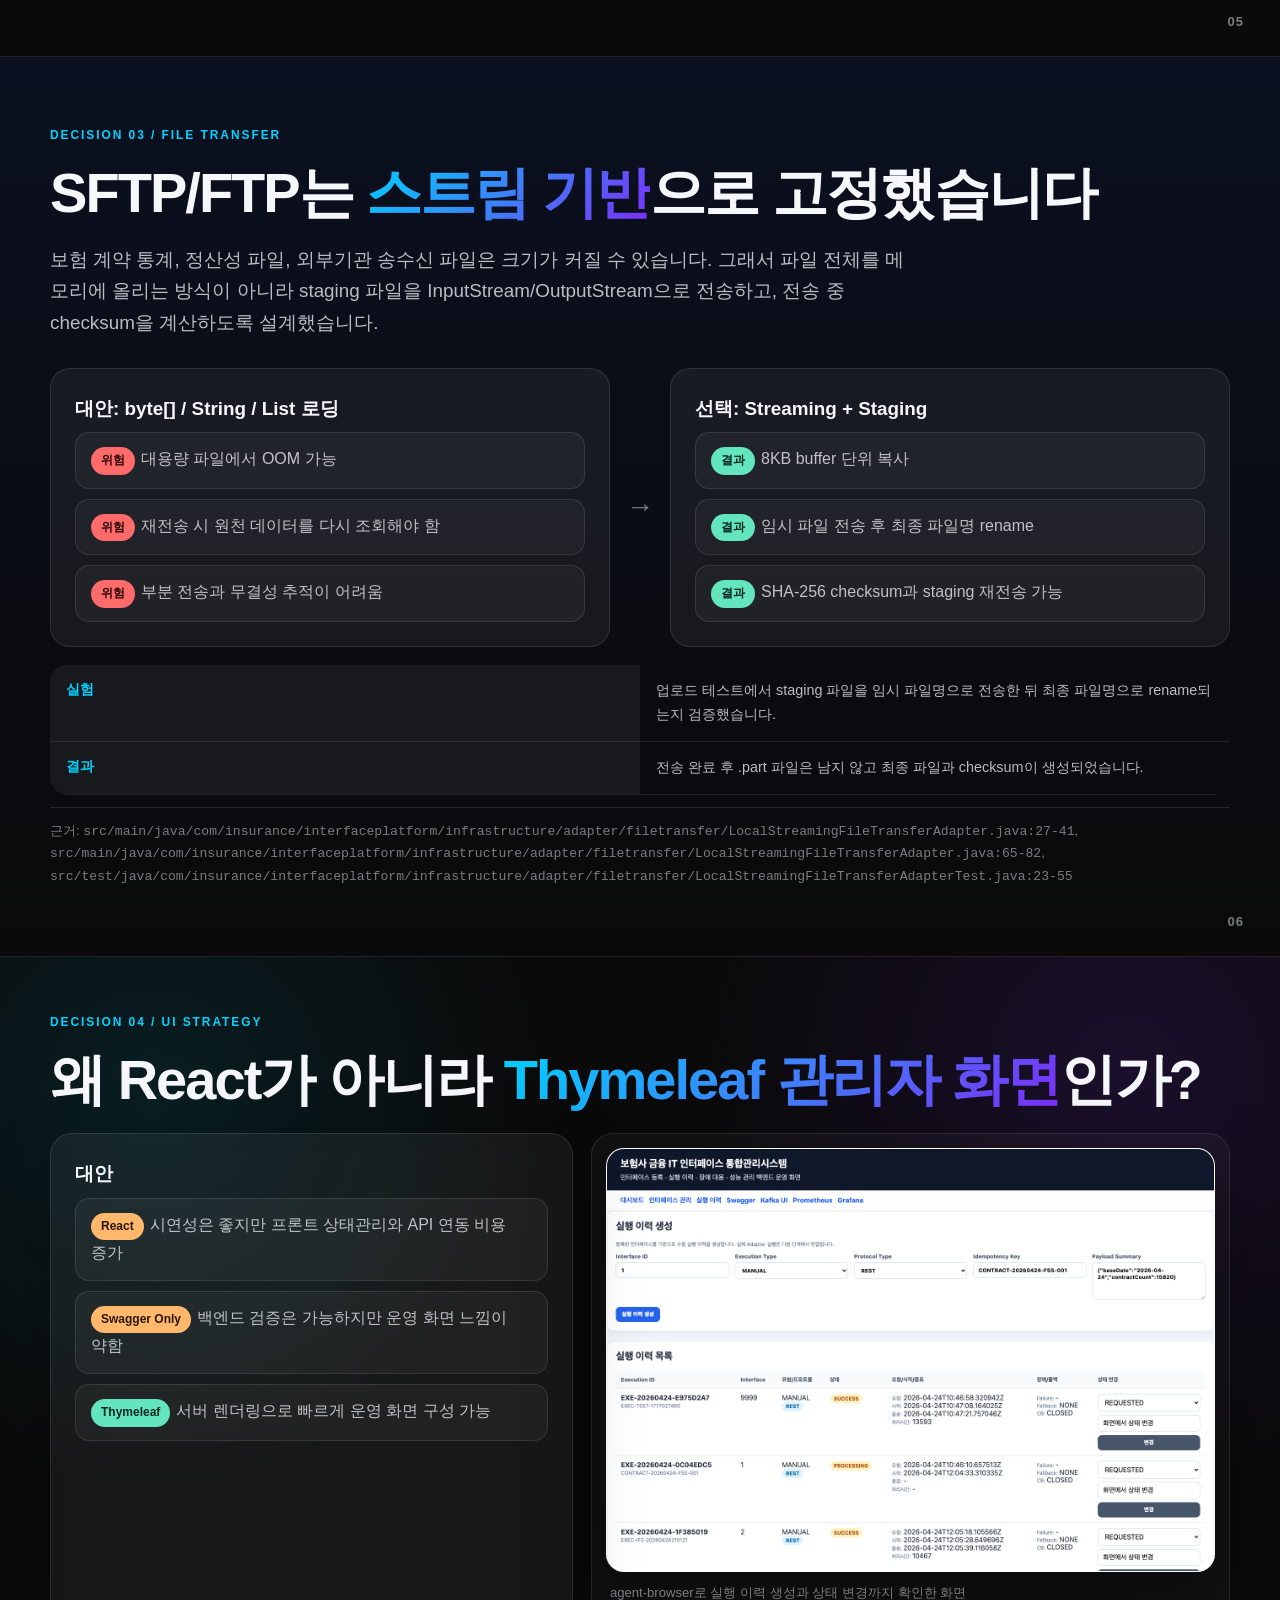
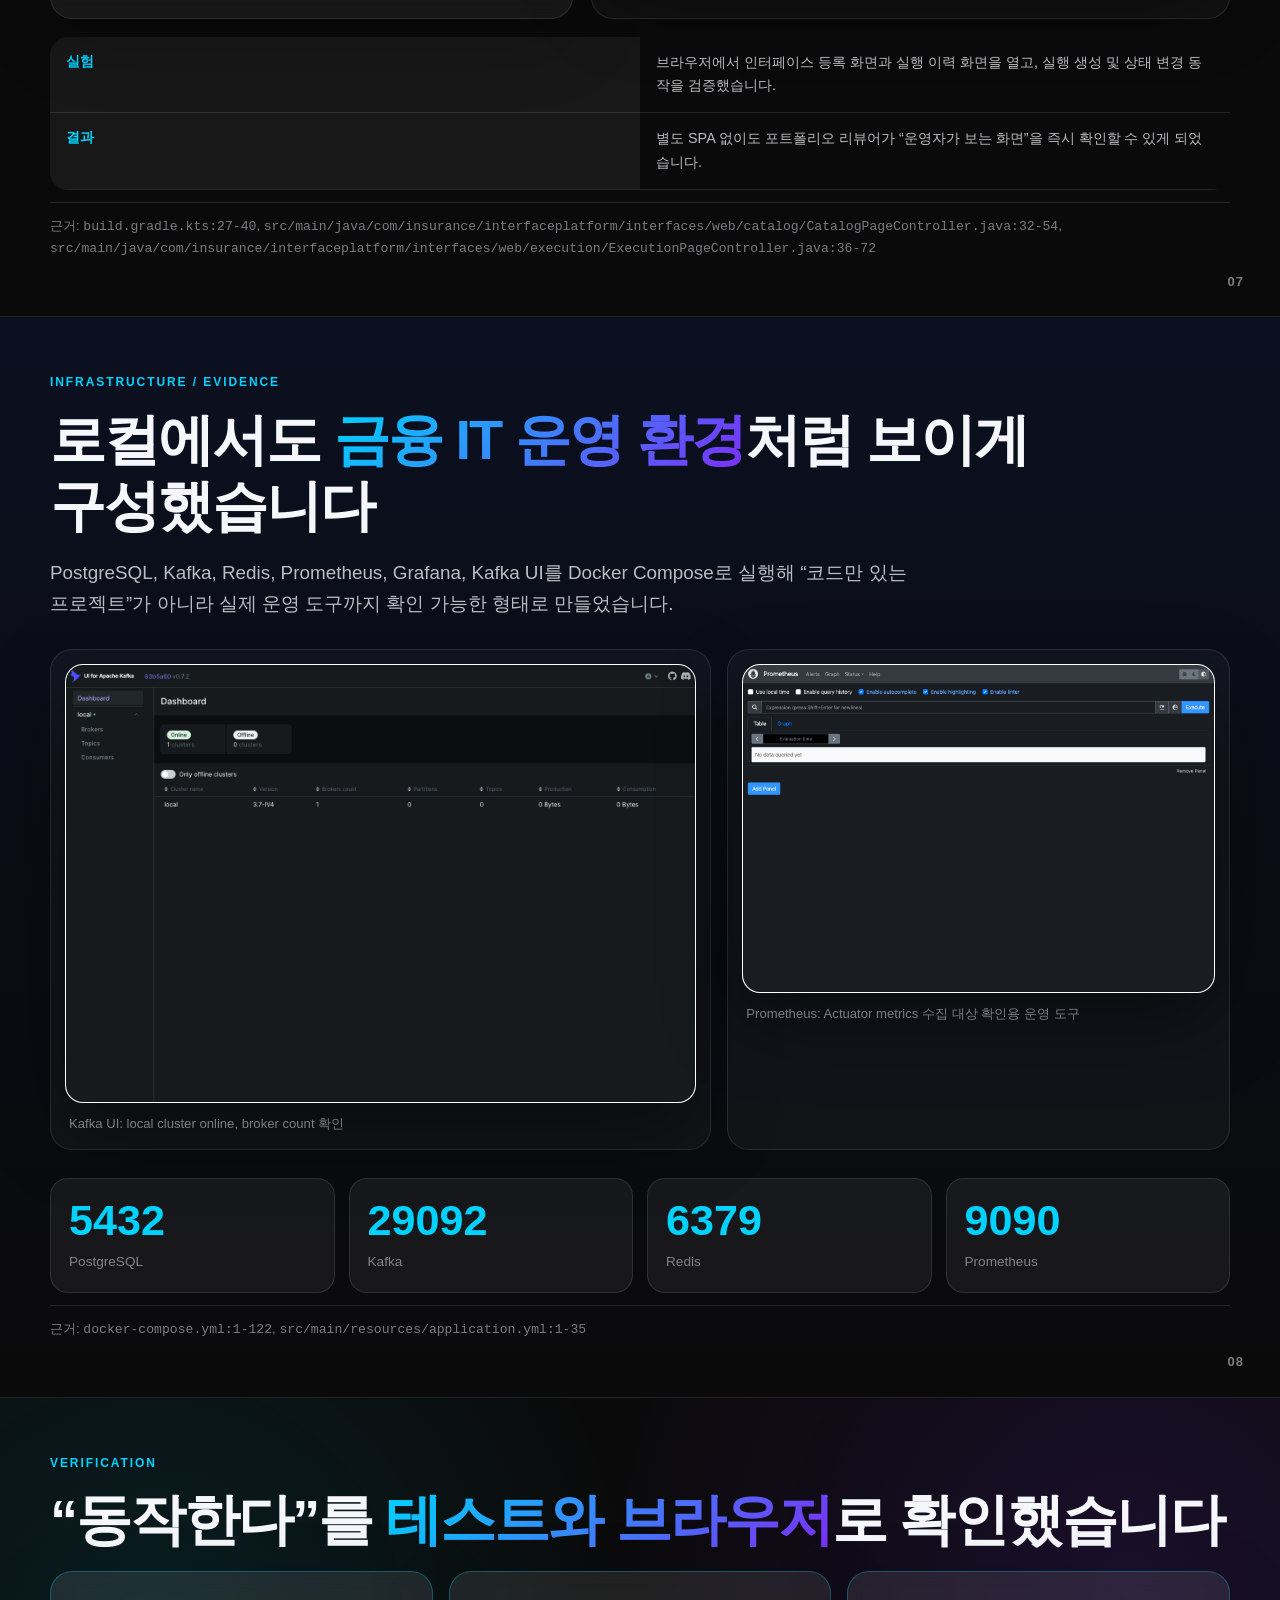
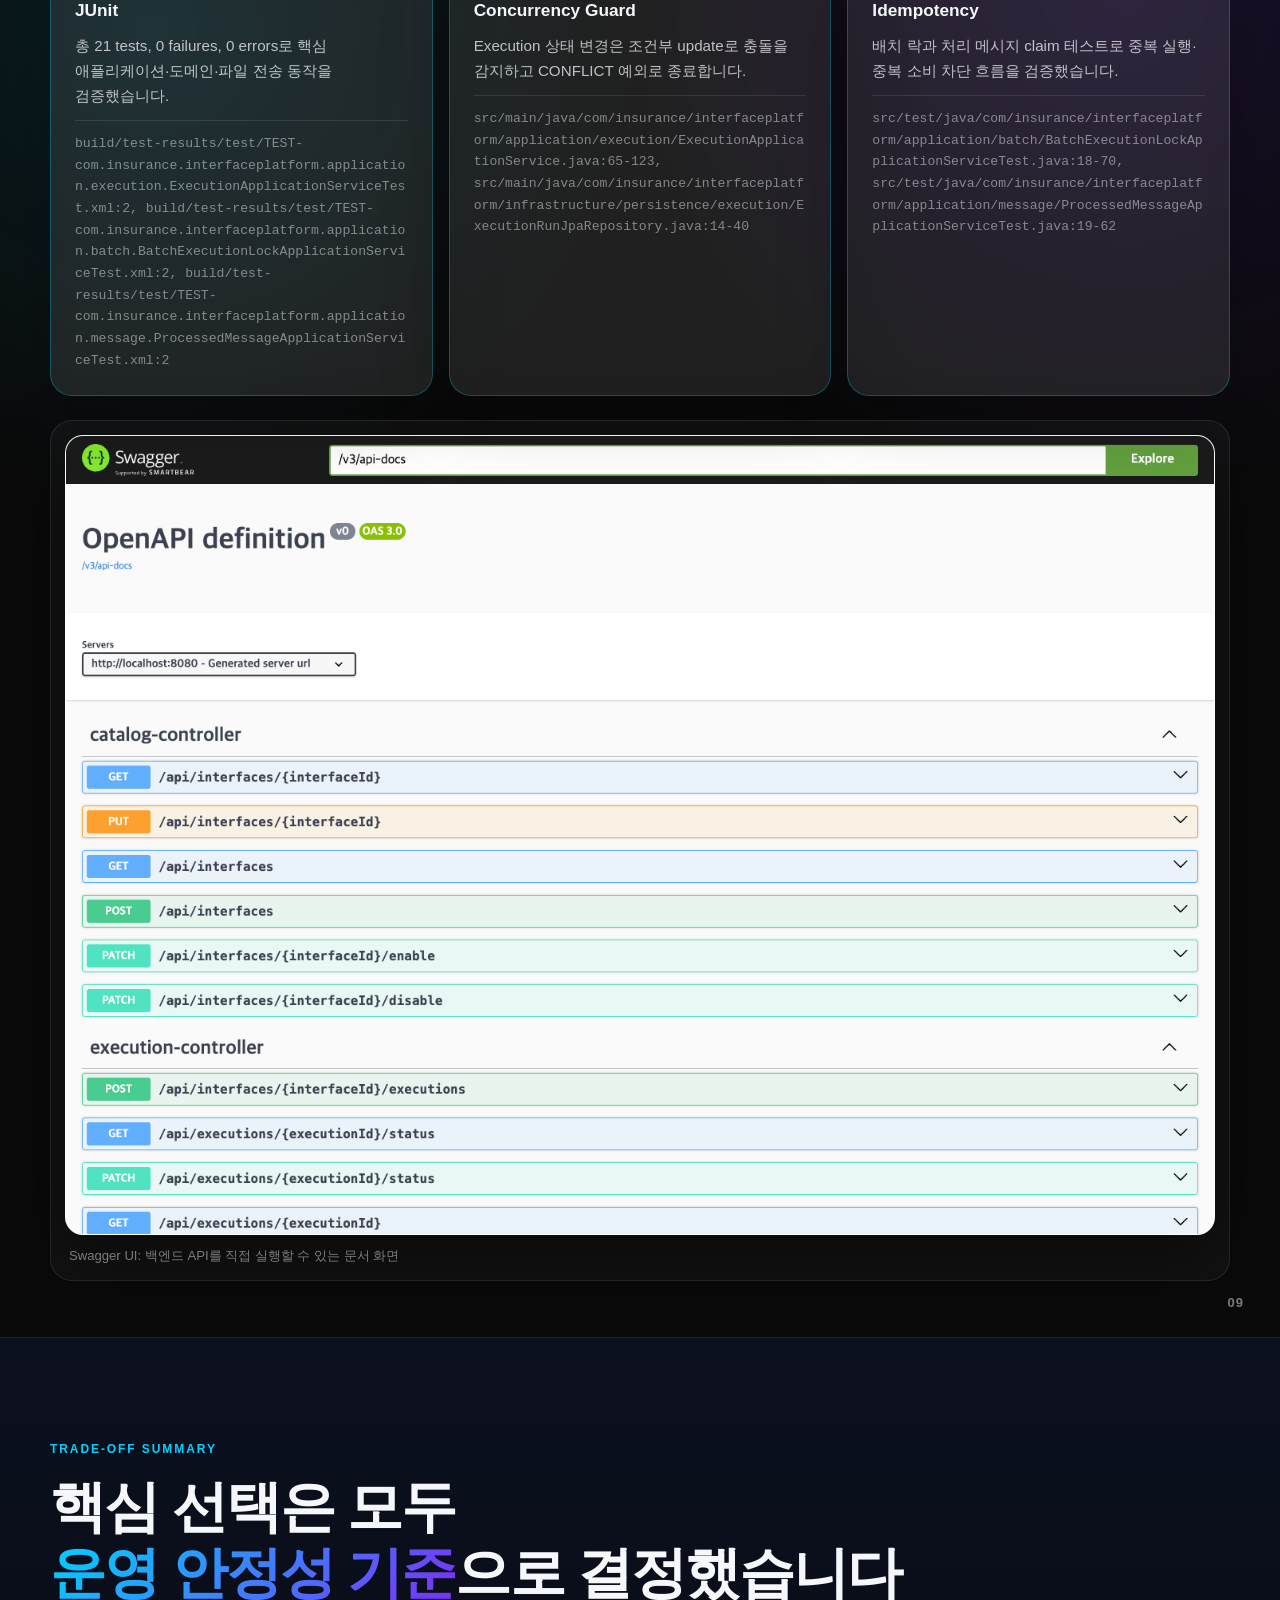
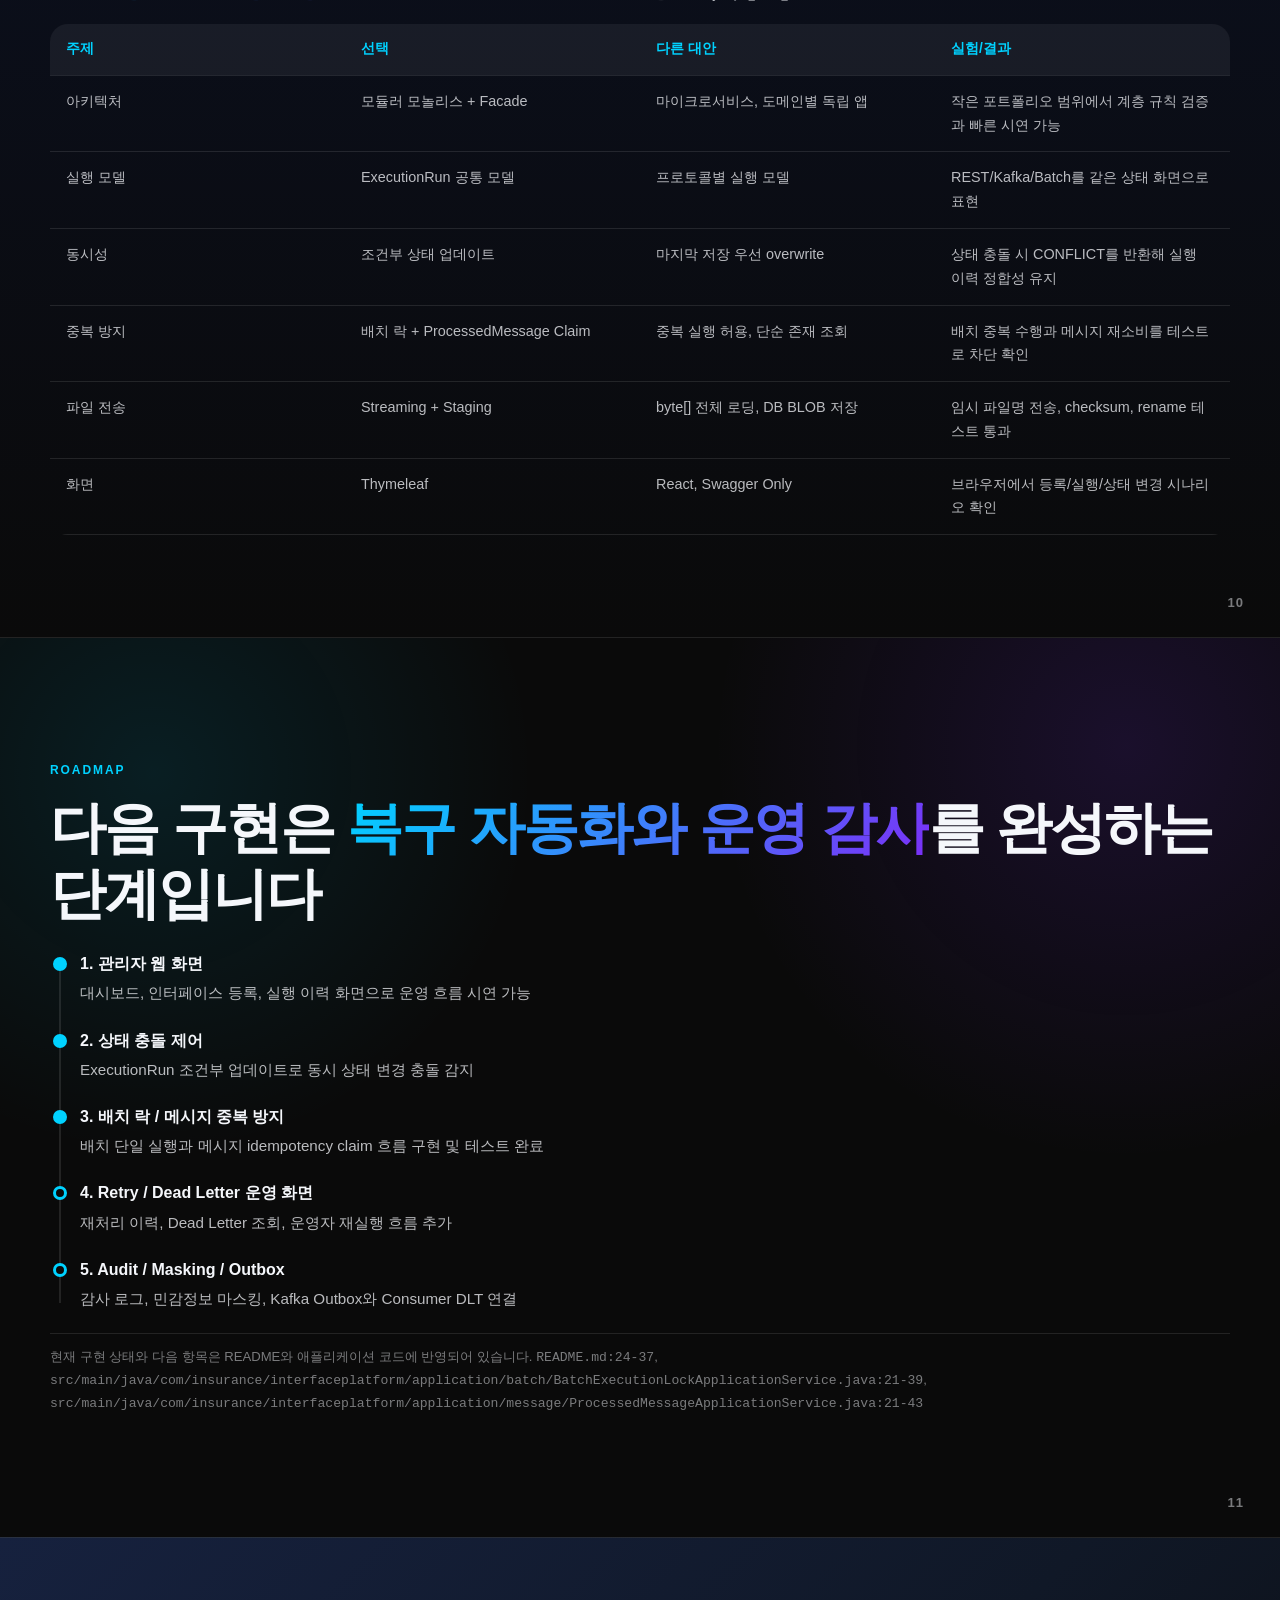
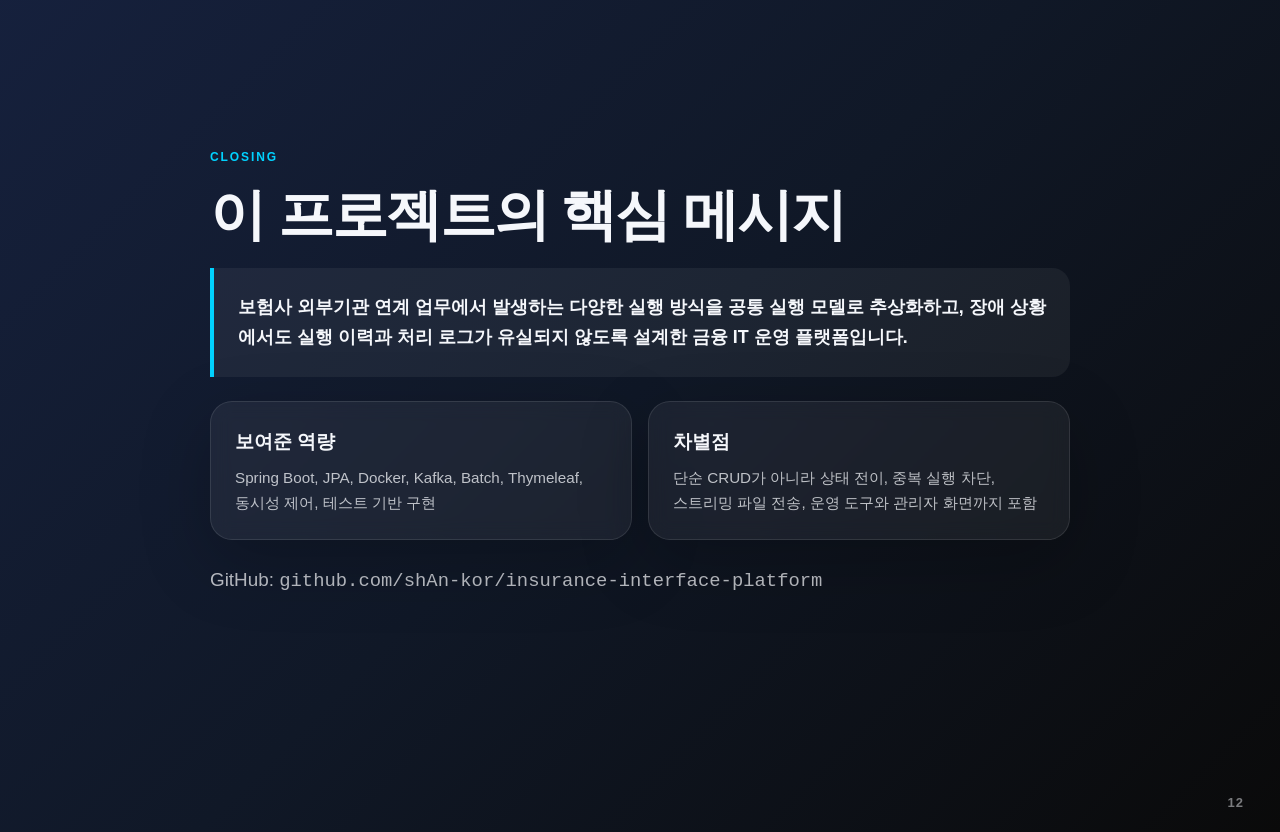
==== commit 57f80e2f: "fix: prevent portfolio title overflow" ====
--- a/insurance-interface-platform-portfolio.html
+++ b/insurance-interface-platform-portfolio.html
@@ -55,6 +55,9 @@
       overflow-x: hidden;
       counter-reset: slide;
     }
+    .card-grid > *, .stat-row > *, .comparison > *, .flow-container > *, .screen-grid > *, .screen-stack > *, .decision-grid > *, .two-col > * {
+      min-width: 0;
+    }
     .slide {
       min-height: 100vh;
       display: flex;
@@ -82,6 +85,7 @@
     }
     .slide__inner { max-width: 1180px; margin: 0 auto; width: 100%; }
     .narrow { max-width: 860px; }
+    .slide--title .slide__inner.narrow { max-width: 1120px; }
     .label {
       font-size: 12px;
       text-transform: uppercase;
@@ -90,8 +94,23 @@
       font-weight: 800;
       margin-bottom: 14px;
     }
-    h1 { font-size: clamp(2.5rem, 7vw, 5.4rem); font-weight: 900; line-height: 1.08; letter-spacing: -0.045em; margin-bottom: 22px; }
-    h2 { font-size: clamp(2rem, 5vw, 3.5rem); font-weight: 900; line-height: 1.18; letter-spacing: -0.035em; margin-bottom: 18px; }
+    h1 { font-size: clamp(2.5rem, 7vw, 5.4rem); font-weight: 900; line-height: 1.08; letter-spacing: -0.045em; margin-bottom: 22px; word-break: keep-all; }
+    .slide--title h1 { max-width: none; }
+    .title-line {
+      display: block;
+      white-space: nowrap;
+    }
+    .title-gradient-line {
+      display: block;
+      font-size: clamp(1.85rem, 4.4vw, 3.55rem);
+      line-height: 1.08;
+      white-space: nowrap;
+    }
+    .title-gradient-line--compact {
+      font-size: clamp(1.7rem, 4.05vw, 3.2rem);
+      letter-spacing: -0.04em;
+    }
+    h2 { font-size: clamp(2rem, 5vw, 3.5rem); font-weight: 900; line-height: 1.18; letter-spacing: -0.035em; margin-bottom: 18px; word-break: keep-all; }
     h3 { font-size: 1.18rem; font-weight: 800; margin-bottom: 8px; }
     .desc { color: var(--text-secondary); font-size: clamp(1rem, 1.8vw, 1.18rem); max-width: 860px; margin-bottom: 30px; }
     .gradient-text { background: var(--accent-gradient); -webkit-background-clip: text; -webkit-text-fill-color: transparent; background-clip: text; }
@@ -117,6 +136,8 @@
       padding: 24px;
       backdrop-filter: blur(10px);
       box-shadow: 0 22px 70px rgba(0, 0, 0, .22);
+      overflow-wrap: anywhere;
+      word-break: keep-all;
     }
     .card.strong { background: var(--surface-strong); border-color: var(--border-accent); }
     .card-title { font-size: 1.08rem; font-weight: 900; margin-bottom: 8px; }
@@ -153,7 +174,7 @@
       background: #fff;
     }
     .shot-card { background: rgba(255,255,255,.035); border: 1px solid var(--border); border-radius: 22px; padding: 14px; }
-    .shot-caption { color: var(--text-muted); font-size: .82rem; margin: 10px 4px 0; }
+    .shot-caption { color: var(--text-muted); font-size: .82rem; margin: 10px 4px 0; overflow-wrap: anywhere; }
     .decision-grid { display: grid; grid-template-columns: .9fr 1.1fr; gap: 18px; margin-top: 20px; }
     .decision-list { list-style: none; display: grid; gap: 10px; }
     .decision-list li { background: rgba(255,255,255,.045); border: 1px solid var(--border); border-radius: 14px; padding: 13px 15px; color: var(--text-secondary); }
@@ -161,11 +182,11 @@
     .pill.good { color: #08251c; background: var(--success); }
     .pill.warn { color: #2c1600; background: var(--accent-3); }
     .pill.bad { color: #2b0505; background: var(--danger); }
-    .evidence { font-size: .82rem; color: var(--text-muted); margin-top: 12px; border-top: 1px solid var(--border); padding-top: 12px; }
+    .evidence { font-size: .82rem; color: var(--text-muted); margin-top: 12px; border-top: 1px solid var(--border); padding-top: 12px; overflow-wrap: anywhere; }
     .quote-box { border-left: 4px solid var(--accent-1); background: var(--surface); border-radius: 0 18px 18px 0; padding: 24px; margin-top: 20px; }
     .quote-text { font-size: 1.12rem; font-weight: 800; line-height: 1.7; }
-    table { width: 100%; border-collapse: collapse; overflow: hidden; border-radius: 18px; margin-top: 18px; }
-    th, td { text-align: left; padding: 14px 16px; border-bottom: 1px solid var(--border); vertical-align: top; }
+    table { width: 100%; border-collapse: collapse; overflow: hidden; border-radius: 18px; margin-top: 18px; table-layout: fixed; }
+    th, td { text-align: left; padding: 14px 16px; border-bottom: 1px solid var(--border); vertical-align: top; overflow-wrap: anywhere; }
     th { color: var(--accent-1); background: rgba(255,255,255,.06); font-size: .86rem; }
     td { color: var(--text-secondary); font-size: .9rem; }
     .mono { font-family: ui-monospace, SFMono-Regular, Menlo, Consolas, monospace; }
@@ -179,6 +200,10 @@
       .comparison-divider { transform: rotate(90deg); text-align: center; }
       .flow-container { grid-template-columns: 1fr; }
       .stat-row { grid-template-columns: 1fr 1fr; }
+      .slide--title .slide__inner.narrow { max-width: 860px; }
+      .title-line, .title-gradient-line { white-space: normal; }
+      .title-gradient-line { font-size: clamp(1.8rem, 8vw, 3.1rem); }
+      .title-gradient-line--compact { font-size: clamp(1.72rem, 7.2vw, 2.85rem); }
     }
   </style>
 </head>
@@ -186,7 +211,7 @@
   <section class="slide slide--title">
     <div class="slide__inner narrow">
       <div class="label">Portfolio / Financial IT Backend</div>
-      <h1>보험사 금융 IT<br><span class="gradient-text">인터페이스 통합관리시스템</span></h1>
+      <h1><span class="title-line">보험사 금융 IT</span><span class="gradient-text title-gradient-line">인터페이스</span><span class="gradient-text title-gradient-line title-gradient-line--compact">통합관리시스템</span></h1>
       <p class="desc">외부 기관 연계 인터페이스를 등록하고, 실행 이력·처리 상태·중복 메시지 방지·배치 락·운영 화면까지 운영 관점에서 관리하는 백엔드 포트폴리오 프로젝트입니다.</p>
       <div>
         <span class="tag">Spring Boot</span><span class="tag">PostgreSQL</span><span class="tag">Kafka</span><span class="tag">Batch</span><span class="tag">Thymeleaf</span><span class="tag">Optimistic Concurrency</span>
